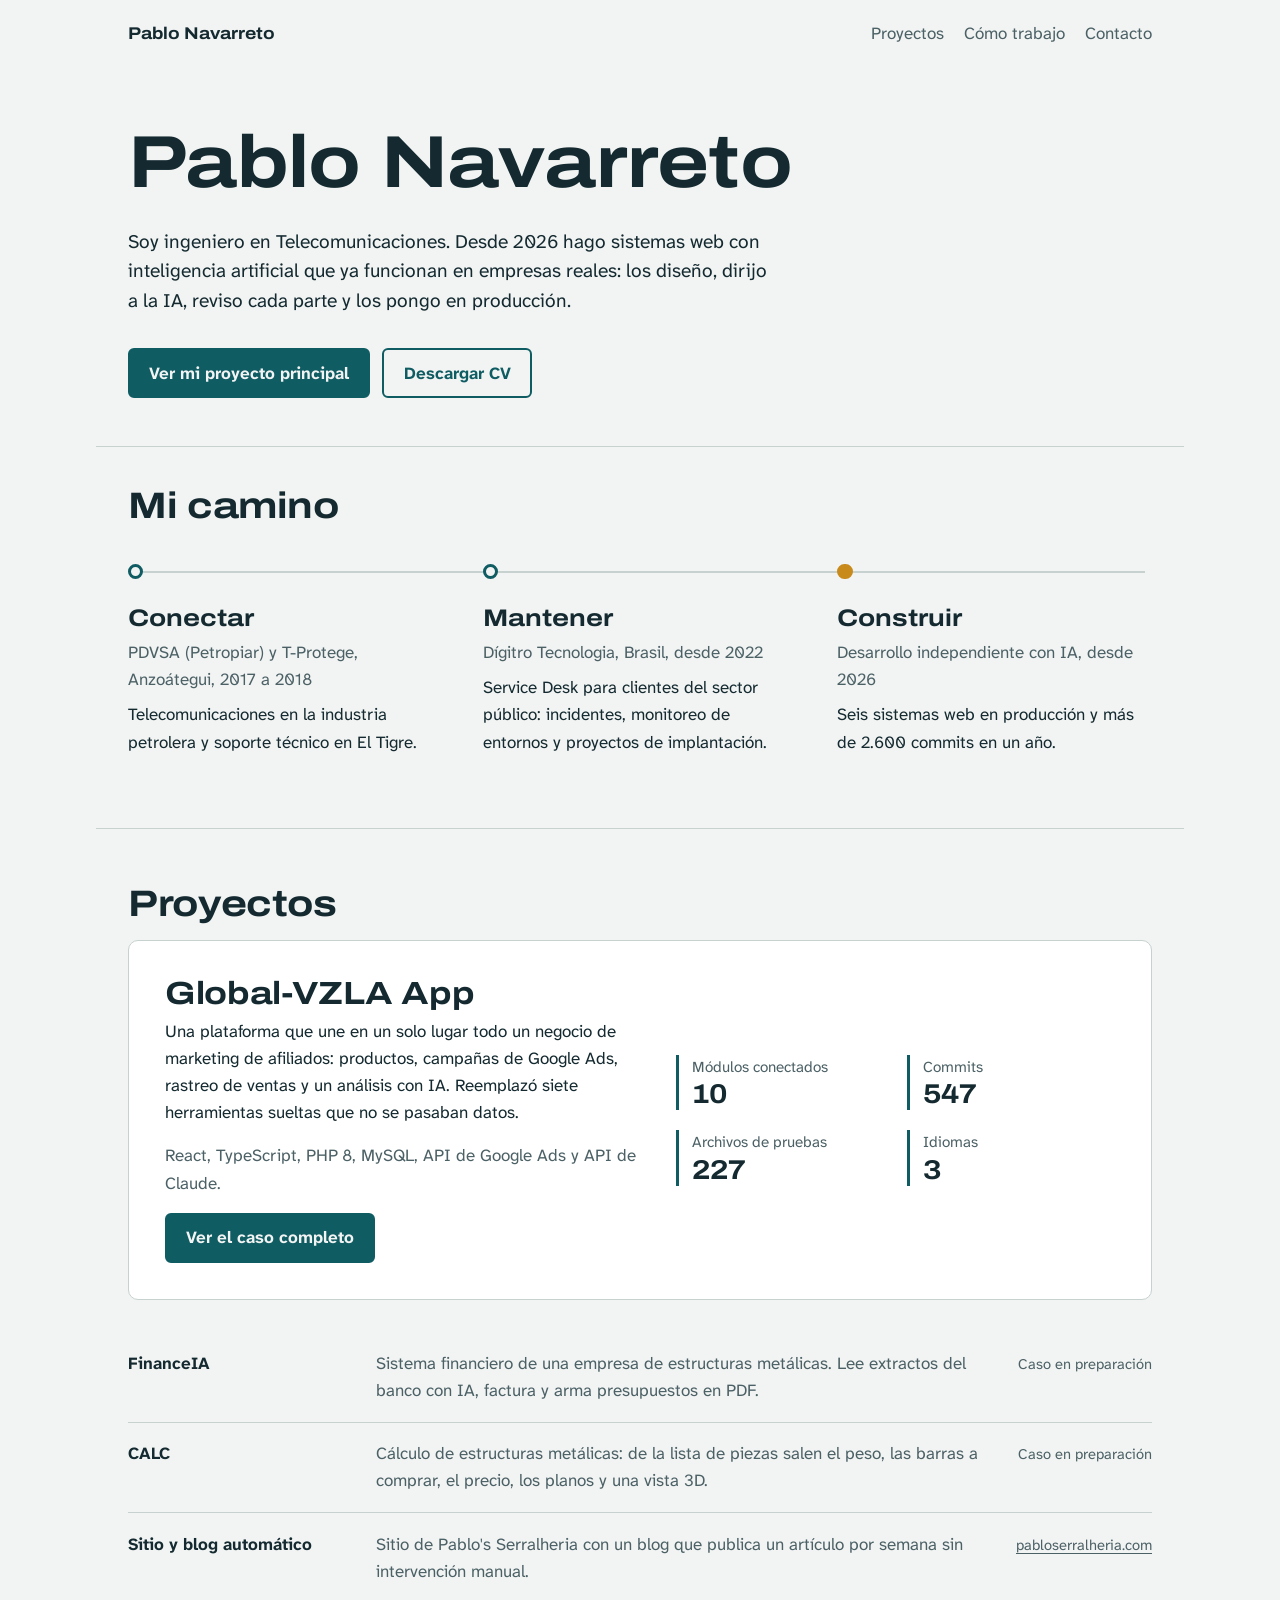
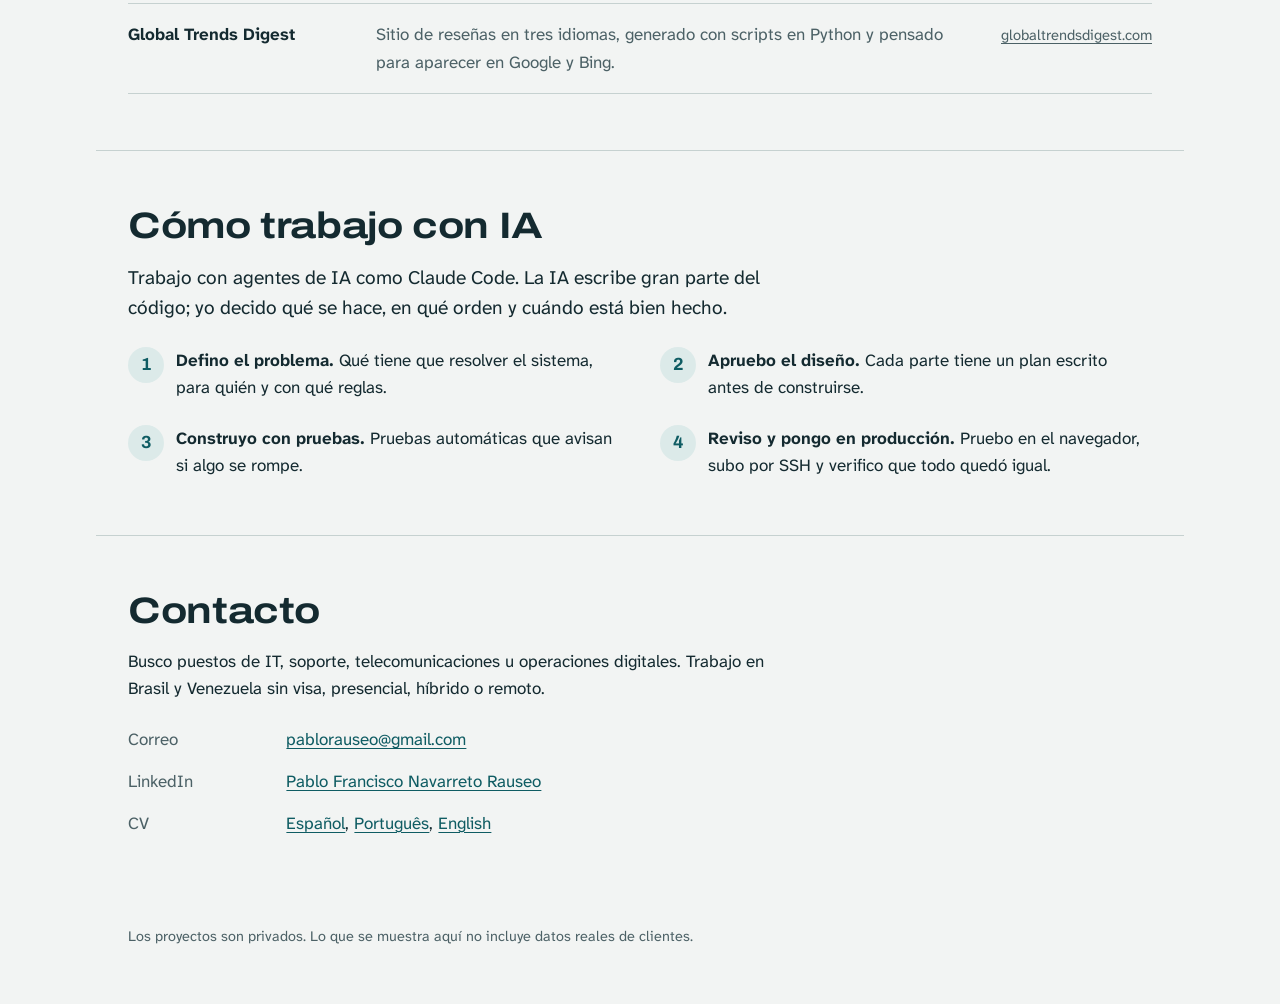
==== index.html @ 245b4ed6 "Portafolio web: portada y caso de Global-VZLA App Co-Authored-By: Claude Opus 5.5 <noreply@anthropic" ====
<!doctype html>
<html lang="es">
<head>
  <meta charset="utf-8">
  <meta name="viewport" content="width=device-width, initial-scale=1">
  <title>Pablo Navarreto</title>
  <meta name="description" content="Pablo Navarreto, ingeniero en Telecomunicaciones que desarrolla sistemas web con IA. Portafolio de proyectos en producción.">
  <link rel="preconnect" href="https://fonts.googleapis.com">
  <link rel="preconnect" href="https://fonts.gstatic.com" crossorigin>
  <link href="https://fonts.googleapis.com/css2?family=Archivo:wdth,wght@100..125,500..800&family=Atkinson+Hyperlegible+Next:wght@400;700&display=swap" rel="stylesheet">
  <link rel="stylesheet" href="estilos.css">
</head>
<body>

<header class="contenedor barra">
  <a class="marca" href="./">Pablo Navarreto</a>
  <nav aria-label="Secciones">
    <a href="#proyectos">Proyectos</a>
    <a href="#como-trabajo">Cómo trabajo</a>
    <a href="#contacto">Contacto</a>
  </nav>
</header>

<main>
  <section class="contenedor portada">
    <h1>Pablo Navarreto</h1>
    <p class="intro">Soy ingeniero en Telecomunicaciones. Desde 2026 hago sistemas web con inteligencia artificial que ya funcionan en empresas reales: los diseño, dirijo a la IA, reviso cada parte y los pongo en producción.</p>
    <div class="acciones">
      <a class="boton principal" href="proyectos/global-vzla-app.html">Ver mi proyecto principal</a>
      <a class="boton" href="cv/CV_Pablo_Navarreto_Rauseo_ES.pdf">Descargar CV</a>
    </div>
  </section>

  <section class="contenedor camino" aria-labelledby="titulo-camino">
    <h2 id="titulo-camino">Mi camino</h2>
    <ol>
      <li>
        <div class="verbo">Conectar</div>
        <p class="donde">PDVSA (Petropiar) y T-Protege, Anzoátegui, 2017 a 2018</p>
        <p>Telecomunicaciones en la industria petrolera y soporte técnico en El Tigre.</p>
      </li>
      <li>
        <div class="verbo">Mantener</div>
        <p class="donde">Dígitro Tecnologia, Brasil, desde 2022</p>
        <p>Service Desk para clientes del sector público: incidentes, monitoreo de entornos y proyectos de implantación.</p>
      </li>
      <li>
        <div class="verbo">Construir</div>
        <p class="donde">Desarrollo independiente con IA, desde 2026</p>
        <p>Seis sistemas web en producción y más de 2.600 commits en un año.</p>
      </li>
    </ol>
  </section>

  <section class="contenedor seccion" id="proyectos" aria-labelledby="titulo-proyectos">
    <h2 id="titulo-proyectos">Proyectos</h2>

    <article class="destacado">
      <div>
        <h3>Global-VZLA App</h3>
        <p>Una plataforma que une en un solo lugar todo un negocio de marketing de afiliados: productos, campañas de Google Ads, rastreo de ventas y un análisis con IA. Reemplazó siete herramientas sueltas que no se pasaban datos.</p>
        <p class="tec">React, TypeScript, PHP 8, MySQL, API de Google Ads y API de Claude.</p>
        <a class="boton principal" href="proyectos/global-vzla-app.html">Ver el caso completo</a>
      </div>
      <dl class="cifras">
        <div><dt>Módulos conectados</dt><dd>10</dd></div>
        <div><dt>Commits</dt><dd>547</dd></div>
        <div><dt>Archivos de pruebas</dt><dd>227</dd></div>
        <div><dt>Idiomas</dt><dd>3</dd></div>
      </dl>
    </article>

    <ul class="otros">
      <li>
        <span class="nombre">FinanceIA</span>
        <p>Sistema financiero de una empresa de estructuras metálicas. Lee extractos del banco con IA, factura y arma presupuestos en PDF.</p>
        <span class="estado">Caso en preparación</span>
      </li>
      <li>
        <span class="nombre">CALC</span>
        <p>Cálculo de estructuras metálicas: de la lista de piezas salen el peso, las barras a comprar, el precio, los planos y una vista 3D.</p>
        <span class="estado">Caso en preparación</span>
      </li>
      <li>
        <span class="nombre">Sitio y blog automático</span>
        <p>Sitio de Pablo's Serralheria con un blog que publica un artículo por semana sin intervención manual.</p>
        <a class="estado" href="https://pabloserralheria.com" rel="noopener">pabloserralheria.com</a>
      </li>
      <li>
        <span class="nombre">Global Trends Digest</span>
        <p>Sitio de reseñas en tres idiomas, generado con scripts en Python y pensado para aparecer en Google y Bing.</p>
        <a class="estado" href="https://globaltrendsdigest.com" rel="noopener">globaltrendsdigest.com</a>
      </li>
    </ul>
  </section>

  <section class="contenedor seccion" id="como-trabajo" aria-labelledby="titulo-trabajo">
    <h2 id="titulo-trabajo">Cómo trabajo con IA</h2>
    <p class="intro">Trabajo con agentes de IA como Claude Code. La IA escribe gran parte del código; yo decido qué se hace, en qué orden y cuándo está bien hecho.</p>
    <ol class="pasos">
      <li><p><strong>Defino el problema.</strong> Qué tiene que resolver el sistema, para quién y con qué reglas.</p></li>
      <li><p><strong>Apruebo el diseño.</strong> Cada parte tiene un plan escrito antes de construirse.</p></li>
      <li><p><strong>Construyo con pruebas.</strong> Pruebas automáticas que avisan si algo se rompe.</p></li>
      <li><p><strong>Reviso y pongo en producción.</strong> Pruebo en el navegador, subo por SSH y verifico que todo quedó igual.</p></li>
    </ol>
  </section>

  <section class="contenedor contacto" id="contacto" aria-labelledby="titulo-contacto">
    <h2 id="titulo-contacto">Contacto</h2>
    <p>Busco puestos de IT, soporte, telecomunicaciones u operaciones digitales. Trabajo en Brasil y Venezuela sin visa, presencial, híbrido o remoto.</p>
    <dl>
      <dt>Correo</dt><dd><a href="mailto:pablorauseo@gmail.com">pablorauseo@gmail.com</a></dd>
      <dt>LinkedIn</dt><dd><a href="https://www.linkedin.com/in/pablo-francisco-navarreto-rauseo-47a374164/" rel="noopener">Pablo Francisco Navarreto Rauseo</a></dd>
      <dt>CV</dt><dd><a href="cv/CV_Pablo_Navarreto_Rauseo_ES.pdf">Español</a>, <a href="cv/CV_Pablo_Navarreto_Rauseo_PT.pdf">Português</a>, <a href="cv/CV_Pablo_Navarreto_Rauseo_EN.pdf">English</a></dd>
    </dl>
  </section>
</main>

<footer class="contenedor pie">
  <p>Los proyectos son privados. Lo que se muestra aquí no incluye datos reales de clientes.</p>
</footer>

</body>
</html>
---- estilos.css ----
/* Portafolio de Pablo Navarreto
   Idea: la "línea de señal". Pablo viene de telecomunicaciones; la página usa una línea
   con paradas (como un enlace con repetidoras) para contar su camino y el viaje de un dato. */

:root {
  --fondo: #f2f4f3;
  --superficie: #ffffff;
  --tinta: #142a30;
  --suave: #4c6166;
  --linea: #c6d1d0;
  --petroleo: #0f5c63;
  --petroleo-claro: #dceae9;
  --senal: #c98a1c;
  --senal-viva: #e8a83a;
  --ancho: 68rem;
  --texto: 40rem;
  --fuente-titulo: "Archivo", "Arial Narrow", sans-serif;
  --fuente-texto: "Atkinson Hyperlegible Next", "Atkinson Hyperlegible", Verdana, sans-serif;
  color-scheme: light;
}

@media (prefers-color-scheme: dark) {
  :root:not([data-theme="light"]) {
    --fondo: #0f1c20;
    --superficie: #16262b;
    --tinta: #e4ecea;
    --suave: #a3b5b5;
    --linea: #2c4248;
    --petroleo: #6cc0bb;
    --petroleo-claro: #1d3a3d;
    --senal: #f0b54a;
    --senal-viva: #f6c76a;
    color-scheme: dark;
  }
}
:root[data-theme="dark"] {
  --fondo: #0f1c20;
  --superficie: #16262b;
  --tinta: #e4ecea;
  --suave: #a3b5b5;
  --linea: #2c4248;
  --petroleo: #6cc0bb;
  --petroleo-claro: #1d3a3d;
  --senal: #f0b54a;
  --senal-viva: #f6c76a;
  color-scheme: dark;
}

*, *::before, *::after { box-sizing: border-box; }

html { -webkit-text-size-adjust: 100%; }

body {
  margin: 0;
  background: var(--fondo);
  color: var(--tinta);
  font-family: var(--fuente-texto);
  font-size: 1.0625rem;
  line-height: 1.6;
}

img, svg { max-width: 100%; display: block; }

a { color: var(--petroleo); text-underline-offset: 0.2em; text-decoration-thickness: 1px; }
a:hover { text-decoration-thickness: 2px; }

:focus-visible { outline: 3px solid var(--senal-viva); outline-offset: 3px; border-radius: 2px; }

.contenedor { width: 100%; max-width: var(--ancho); margin: 0 auto; padding: 0 1rem; }
@media (min-width: 48rem) { .contenedor { padding: 0 2rem; } }

/* ---------- Tipografía ---------- */

h1, h2, h3 {
  font-family: var(--fuente-titulo);
  font-stretch: 118%;
  font-weight: 700;
  line-height: 1.08;
  letter-spacing: -0.01em;
  margin: 0;
  text-wrap: balance;
}
h1 { font-size: clamp(2.4rem, 7vw, 4.6rem); }
h2 { font-size: clamp(1.6rem, 3.6vw, 2.3rem); margin-bottom: 1rem; }
h3 { font-size: 1.2rem; font-stretch: 108%; margin-bottom: 0.35rem; }

p { margin: 0 0 1rem; max-width: var(--texto); }
.intro { font-size: 1.2rem; line-height: 1.55; color: var(--tinta); }
.nota { color: var(--suave); font-size: 0.95rem; }

/* ---------- Barra superior ---------- */

.barra {
  display: flex; justify-content: space-between; align-items: center; gap: 1rem;
  padding-top: 1.25rem; padding-bottom: 1.25rem;
}
.barra .marca {
  font-family: var(--fuente-titulo); font-stretch: 112%; font-weight: 700;
  color: var(--tinta); text-decoration: none;
}
.barra nav { display: flex; gap: 1.25rem; flex-wrap: wrap; }
.barra nav a { color: var(--suave); text-decoration: none; }
.barra nav a:hover { color: var(--tinta); }

/* ---------- Portada ---------- */

.portada { padding-block: 3.5rem 3rem; }
.portada h1 { max-width: 14ch; }
.portada .intro { margin-top: 1.5rem; }

.acciones { display: flex; flex-wrap: wrap; gap: 0.75rem; margin-top: 2rem; }
.boton {
  display: inline-flex; align-items: center; min-height: 2.9rem;
  padding: 0.6rem 1.2rem; border-radius: 6px;
  font-weight: 700; text-decoration: none;
  border: 2px solid var(--petroleo); color: var(--petroleo);
}
.boton.principal { background: var(--petroleo); color: var(--fondo); }
.boton:hover { text-decoration: none; filter: brightness(1.08); }

/* ---------- La línea de señal (camino profesional) ---------- */

.camino { padding-block: 2.5rem 3.5rem; border-top: 1px solid var(--linea); }
.camino ol {
  list-style: none; margin: 2rem 0 0; padding: 0;
  display: grid; gap: 2rem;
  position: relative;
}
.camino li { position: relative; padding-left: 2.25rem; }
.camino li::before {
  content: ""; position: absolute; left: 0; top: 0.3rem;
  width: 0.95rem; height: 0.95rem; border-radius: 50%;
  background: var(--fondo); border: 3px solid var(--petroleo);
}
.camino li:last-child::before { background: var(--senal); border-color: var(--senal); }
.camino ol::before {
  content: ""; position: absolute; left: 0.45rem; top: 0.6rem; bottom: 0.6rem;
  width: 2px; background: var(--linea);
}
.camino .verbo { font-family: var(--fuente-titulo); font-stretch: 118%; font-weight: 700; font-size: 1.5rem; }
.camino .donde { color: var(--suave); margin: 0.1rem 0 0.5rem; }

@media (min-width: 56rem) {
  .camino ol { grid-template-columns: repeat(3, 1fr); gap: 2.5rem; }
  .camino ol::before { left: 0.45rem; right: 0.45rem; top: 0.75rem; bottom: auto; width: auto; height: 2px; }
  .camino li { padding-left: 0; padding-top: 2.5rem; }
  .camino li::before { top: 0.3rem; }
}

/* ---------- Secciones ---------- */

.seccion { padding-block: 3.5rem; border-top: 1px solid var(--linea); }

/* ---------- Proyectos (portada) ---------- */

.destacado {
  display: grid; gap: 1.75rem;
  background: var(--superficie); border: 1px solid var(--linea); border-radius: 10px;
  padding: 1.5rem;
}
@media (min-width: 56rem) { .destacado { grid-template-columns: 1.1fr 1fr; padding: 2.25rem; align-items: center; } }
.destacado h3 { font-size: clamp(1.5rem, 3vw, 2rem); font-stretch: 118%; }
.destacado .tec { color: var(--suave); }

.cifras { display: grid; grid-template-columns: repeat(2, 1fr); gap: 1.25rem 1.5rem; margin: 0; }
.cifras div { border-left: 3px solid var(--petroleo); padding-left: 0.8rem; }
.cifras dt { color: var(--suave); font-size: 0.95rem; }
.cifras dd { margin: 0; font-family: var(--fuente-titulo); font-stretch: 112%; font-weight: 700; font-size: 1.7rem; line-height: 1.15; }

.otros { list-style: none; margin: 2rem 0 0; padding: 0; display: grid; gap: 0; }
.otros li {
  display: grid; gap: 0.25rem 1.5rem; padding: 1.1rem 0; border-bottom: 1px solid var(--linea);
}
@media (min-width: 48rem) { .otros li { grid-template-columns: 14rem 1fr auto; align-items: baseline; } }
.otros .nombre { font-weight: 700; }
.otros p { margin: 0; color: var(--suave); }
.estado { font-size: 0.92rem; color: var(--suave); white-space: nowrap; }

/* ---------- Cómo trabajo ---------- */

.pasos { list-style: none; counter-reset: paso; margin: 1.5rem 0 0; padding: 0; display: grid; gap: 1.25rem; }
@media (min-width: 48rem) { .pasos { grid-template-columns: repeat(2, 1fr); gap: 1.5rem 2.5rem; } }
.pasos li { counter-increment: paso; display: grid; grid-template-columns: 2.25rem 1fr; gap: 0.75rem; }
.pasos li::before {
  content: counter(paso);
  font-family: var(--fuente-titulo); font-weight: 700; font-size: 1.1rem;
  width: 2.25rem; height: 2.25rem; border-radius: 50%;
  display: grid; place-items: center;
  background: var(--petroleo-claro); color: var(--petroleo);
}
.pasos p { margin: 0; }

/* ---------- Contacto ---------- */

.contacto { padding-block: 3.5rem 4rem; border-top: 1px solid var(--linea); }
.contacto dl { display: grid; gap: 0.9rem; margin: 1.5rem 0 0; }
@media (min-width: 48rem) { .contacto dl { grid-template-columns: 9rem 1fr; } }
.contacto dt { color: var(--suave); }
.contacto dd { margin: 0; overflow-wrap: anywhere; }

.pie { padding-block: 1.5rem 2.5rem; color: var(--suave); font-size: 0.9rem; }

/* ============ Página de caso de estudio ============ */

.caso-portada { padding-block: 2.5rem 3rem; }
.caso-portada .volver { display: inline-block; margin-bottom: 1.5rem; }
.caso-portada h1 { max-width: 16ch; }
.ficha { display: grid; gap: 0.75rem 2rem; margin: 2rem 0 0; }
@media (min-width: 48rem) { .ficha { grid-template-columns: repeat(4, auto); justify-content: start; } }
.ficha dt { color: var(--suave); font-size: 0.92rem; }
.ficha dd { margin: 0; font-weight: 700; }

.dos-col { display: grid; gap: 2rem; }
@media (min-width: 56rem) { .dos-col { grid-template-columns: 1fr 1fr; gap: 3rem; } }
.dos-col ul { margin: 0; padding-left: 1.2rem; }
.dos-col li { margin-bottom: 0.5rem; }

/* Diagrama de capas */
.capas {
  display: grid; gap: 0.75rem; margin-top: 2rem;
  grid-template-columns: 1fr;
}
@media (min-width: 56rem) { .capas { grid-template-columns: 1fr auto 1fr auto 1fr; align-items: stretch; } }
.capa {
  background: var(--superficie); border: 1px solid var(--linea); border-radius: 10px;
  padding: 1.1rem 1.2rem;
}
.capa h3 { font-size: 1.05rem; }
.capa p { margin: 0; color: var(--suave); font-size: 0.95rem; }
.capa .tec { color: var(--tinta); font-weight: 700; margin-bottom: 0.25rem; }
.enlace { display: grid; place-items: center; color: var(--petroleo); font-size: 0.85rem; text-align: center; }
.enlace span { display: block; }
.enlace::before { content: ""; display: block; width: 2px; height: 1.5rem; background: var(--petroleo); margin: 0 auto; }
@media (min-width: 56rem) {
  .capas { align-items: start; }
  .enlace { align-self: start; padding: 2.6rem 0.25rem 0; max-width: 7.5rem; }
  .enlace::before { width: 100%; min-width: 4rem; height: 2px; margin: 0 auto 0.4rem; }
}
.externos {
  margin-top: 0.75rem; display: grid; gap: 0.75rem;
}
.externos .capa { border-style: dashed; }

/* Mapa de módulos */
.modulos { display: grid; gap: 0.6rem; margin-top: 1.75rem; grid-template-columns: 1fr; }
@media (min-width: 40rem) { .modulos { grid-template-columns: repeat(2, 1fr); } }
@media (min-width: 64rem) { .modulos { grid-template-columns: repeat(3, 1fr); } }
.modulo { padding: 0.9rem 1rem; border: 1px solid var(--linea); border-radius: 8px; background: var(--superficie); }
.modulo strong { display: block; }
.modulo span { color: var(--suave); font-size: 0.95rem; }
.modulo.centro { border: 2px solid var(--petroleo); background: var(--petroleo-claro); }
@media (min-width: 40rem) { .modulo.centro { grid-column: 1 / -1; } }

/* El viaje de un dato: la línea de señal con un pulso que la recorre */
.viaje { margin: 2rem 0 0; position: relative; max-width: 46rem; }
.viaje ol { list-style: none; margin: 0; padding: 0; }
.viaje::before {
  content: ""; position: absolute; left: 1.05rem; top: 1rem; bottom: 1rem; width: 2px; background: var(--linea);
}
.viaje .pulso {
  position: absolute; left: calc(1.05rem - 5px); top: 1rem; width: 12px; height: 12px; border-radius: 50%;
  background: var(--senal-viva); box-shadow: 0 0 0 5px color-mix(in srgb, var(--senal-viva) 30%, transparent);
  opacity: 0;
}
.viaje.activo .pulso { animation: recorrer 5.5s cubic-bezier(.5,0,.5,1) 0.3s 1 forwards; }
@keyframes recorrer {
  0% { top: 1rem; opacity: 1; }
  92% { opacity: 1; }
  100% { top: calc(100% - 1.6rem); opacity: 1; }
}
.viaje li { position: relative; display: grid; grid-template-columns: 2.25rem 1fr; gap: 1rem; padding: 0 0 1.4rem; }
.viaje .num {
  position: relative; z-index: 1;
  width: 2.15rem; height: 2.15rem; border-radius: 50%;
  display: grid; place-items: center;
  font-family: var(--fuente-titulo); font-weight: 700;
  background: var(--fondo); border: 2px solid var(--petroleo); color: var(--petroleo);
}
.viaje li:last-child .num { background: var(--senal); border-color: var(--senal); color: var(--fondo); }
.viaje h3 { font-size: 1.08rem; padding-top: 0.3rem; }
.viaje p { margin: 0; color: var(--suave); }
@media (prefers-reduced-motion: reduce) { .viaje .pulso { display: none; } }

/* Tabla de seguridad */
.tabla { width: 100%; border-collapse: collapse; margin-top: 1.5rem; font-size: 0.98rem; }
.tabla th, .tabla td { text-align: left; vertical-align: top; padding: 0.75rem 0.75rem 0.75rem 0; border-bottom: 1px solid var(--linea); }
.tabla th { font-weight: 700; width: 34%; }
.tabla td { color: var(--suave); }

/* Mi papel */
.papel {
  background: var(--petroleo); color: var(--fondo);
  border-radius: 10px; padding: 1.75rem 1.5rem; margin-top: 0.5rem;
}
.papel h2 { color: var(--fondo); }
.papel p { color: var(--fondo); opacity: 0.95; }
@media (min-width: 56rem) { .papel { padding: 2.5rem; } }

.siguiente { display: flex; flex-wrap: wrap; gap: 0.75rem; margin-top: 1.5rem; }

.cifras-seis { grid-template-columns: repeat(2, 1fr); }
@media (min-width: 40rem) { .cifras-seis { grid-template-columns: repeat(3, 1fr); } }
@media (min-width: 64rem) { .cifras-seis { grid-template-columns: repeat(6, 1fr); } }
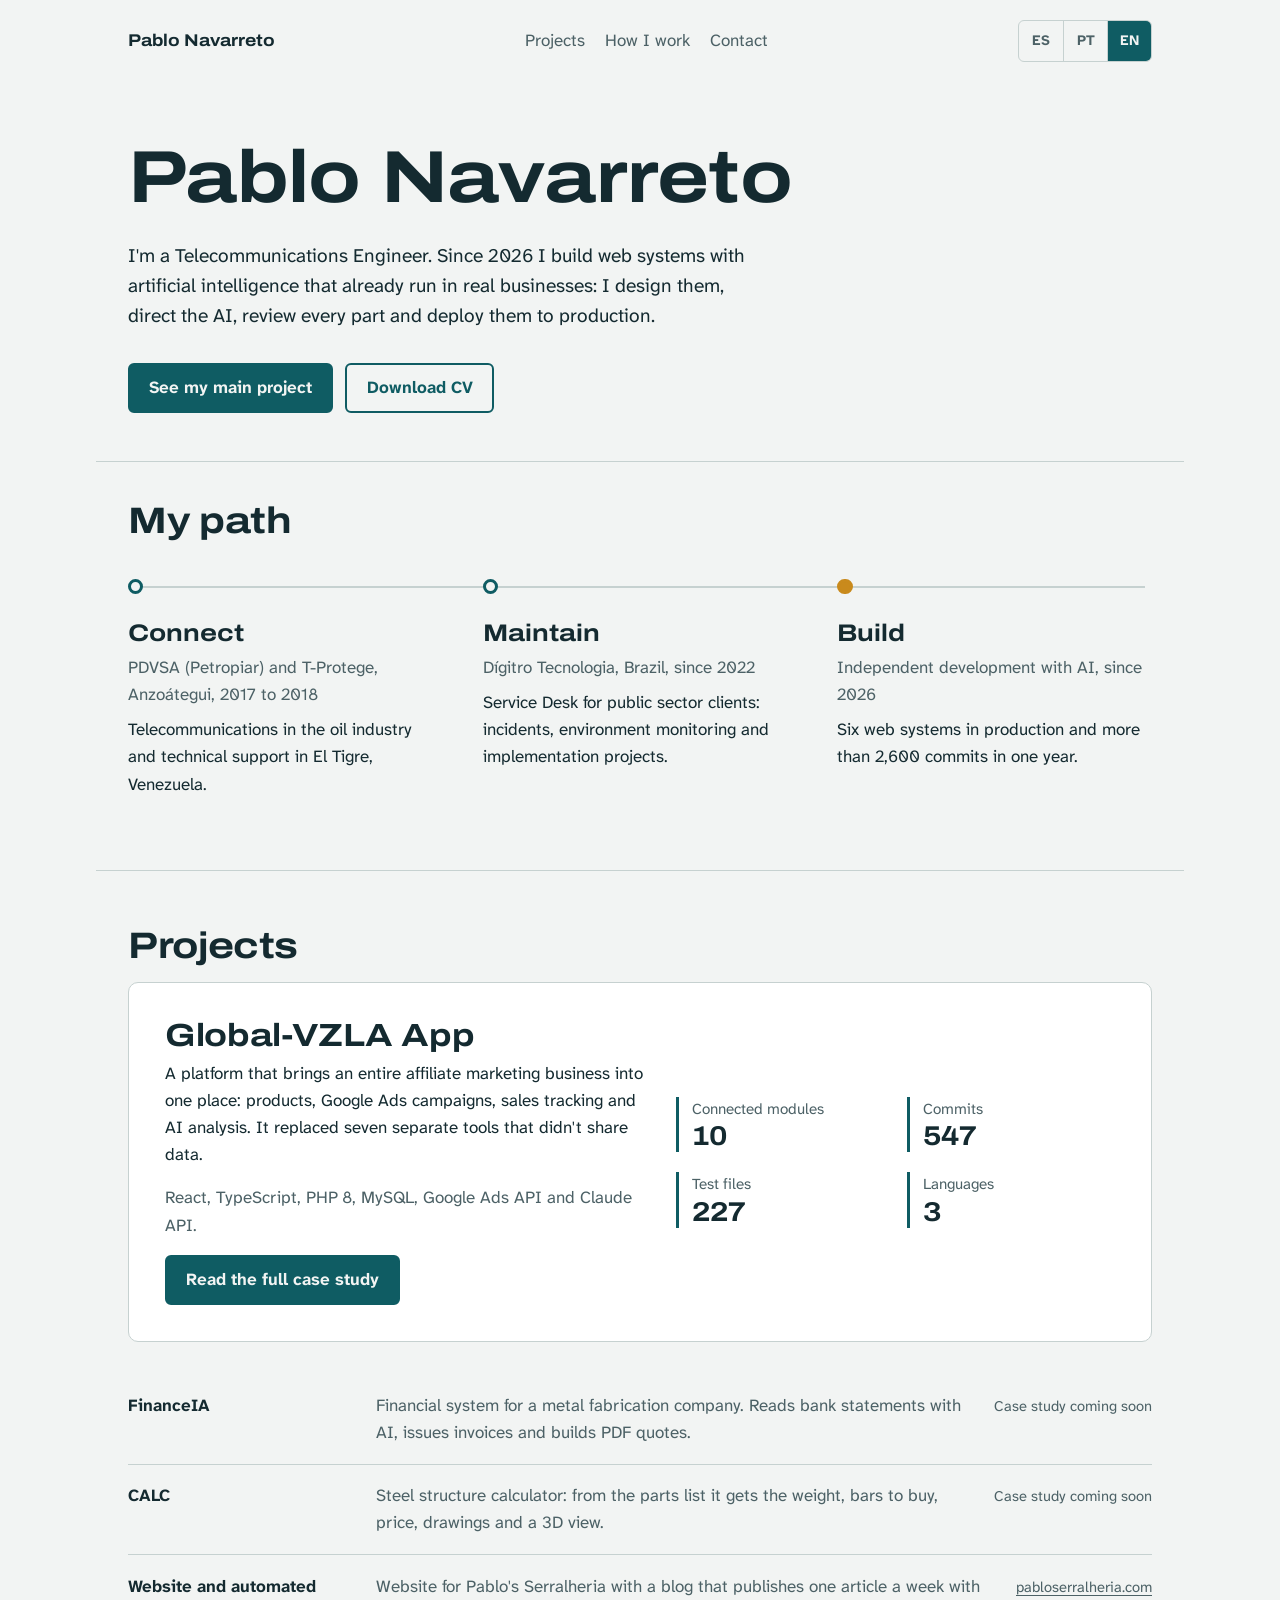
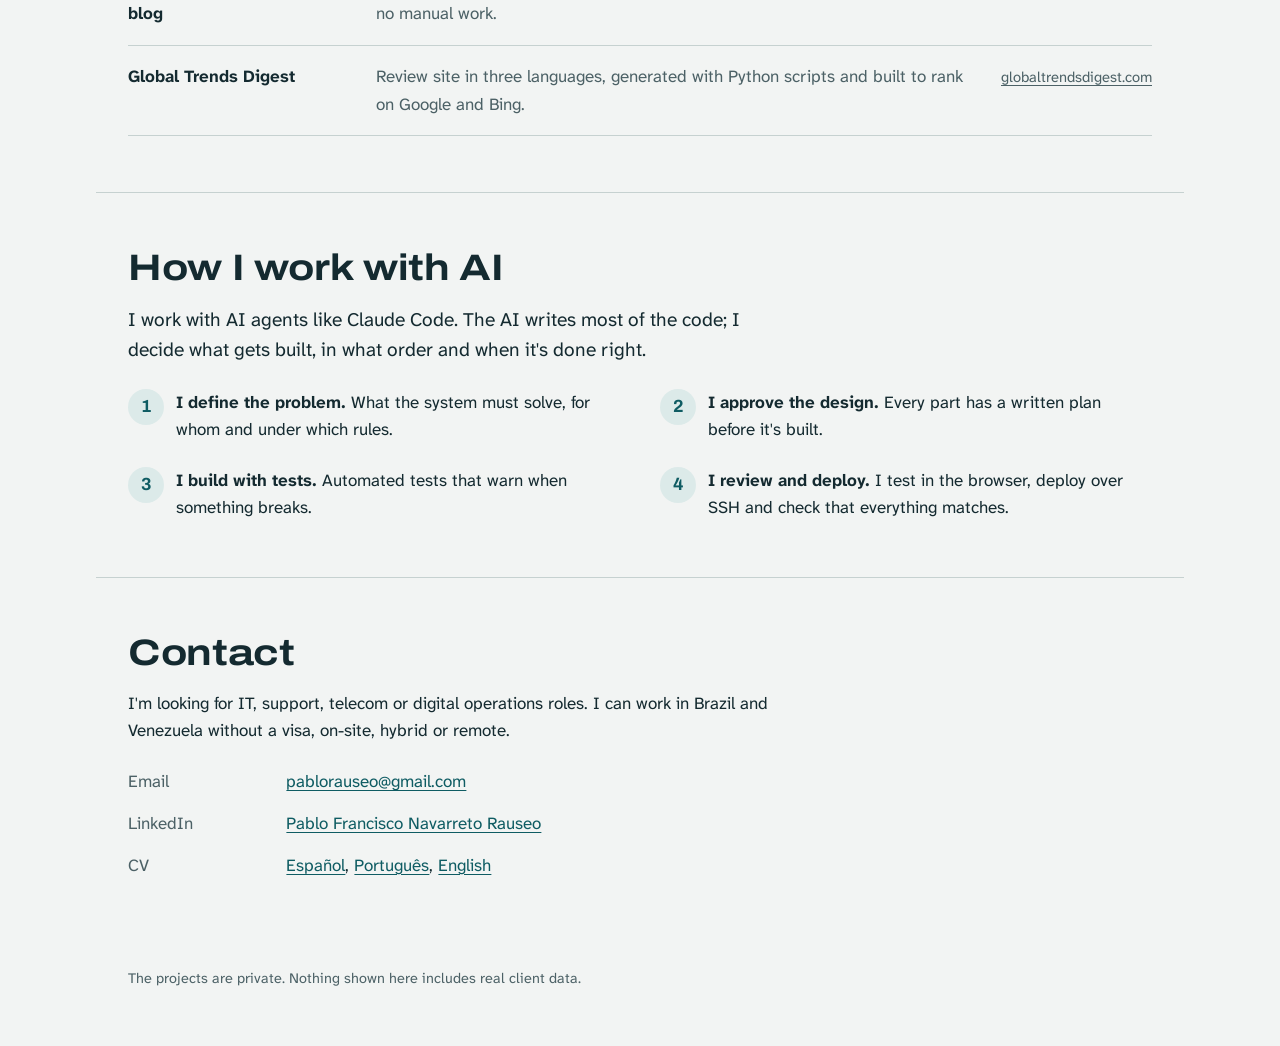
==== commit 32bcb501: "Portafolio en 3 idiomas (ES, PT, EN) con selector, CV por idioma e imagen para compartir Co-Authored" ====
--- a/index.html
+++ b/index.html
@@ -5,20 +5,44 @@
   <meta name="viewport" content="width=device-width, initial-scale=1">
   <title>Pablo Navarreto</title>
   <meta name="description" content="Pablo Navarreto, ingeniero en Telecomunicaciones que desarrolla sistemas web con IA. Portafolio de proyectos en producción.">
+  <link rel="canonical" href="https://pablo-navarreto.github.io/">
+  <link rel="alternate" hreflang="es" href="https://pablo-navarreto.github.io/">
+  <link rel="alternate" hreflang="pt" href="https://pablo-navarreto.github.io/pt/">
+  <link rel="alternate" hreflang="en" href="https://pablo-navarreto.github.io/en/">
+  <link rel="alternate" hreflang="x-default" href="https://pablo-navarreto.github.io/">
+  <meta property="og:type" content="website">
+  <meta property="og:title" content="Pablo Navarreto">
+  <meta property="og:description" content="Pablo Navarreto, ingeniero en Telecomunicaciones que desarrolla sistemas web con IA. Portafolio de proyectos en producción.">
+  <meta property="og:url" content="https://pablo-navarreto.github.io/">
+  <meta property="og:image" content="https://pablo-navarreto.github.io/compartir.png">
+  <meta property="og:image:width" content="1200">
+  <meta property="og:image:height" content="630">
+  <meta property="og:locale" content="es_ES">
+  <meta name="twitter:card" content="summary_large_image">
   <link rel="preconnect" href="https://fonts.googleapis.com">
   <link rel="preconnect" href="https://fonts.gstatic.com" crossorigin>
   <link href="https://fonts.googleapis.com/css2?family=Archivo:wdth,wght@100..125,500..800&family=Atkinson+Hyperlegible+Next:wght@400;700&display=swap" rel="stylesheet">
-  <link rel="stylesheet" href="estilos.css">
+  <link rel="stylesheet" href="/estilos.css">
 </head>
 <body>
-
+<script>
+  (function () {
+    var elegido = null;
+    try { elegido = localStorage.getItem('idioma'); } catch (e) {}
+    var nav = (navigator.language || '').toLowerCase();
+    var destino = elegido || (nav.indexOf('pt') === 0 ? 'pt' : nav.indexOf('en') === 0 ? 'en' : 'es');
+    if (destino === 'pt') location.replace('/pt/' + location.hash);
+    else if (destino === 'en') location.replace('/en/' + location.hash);
+  })();
+</script>
 <header class="contenedor barra">
-  <a class="marca" href="./">Pablo Navarreto</a>
-  <nav aria-label="Secciones">
+  <a class="marca" href="/">Pablo Navarreto</a>
+  <nav aria-label="Proyectos">
     <a href="#proyectos">Proyectos</a>
     <a href="#como-trabajo">Cómo trabajo</a>
     <a href="#contacto">Contacto</a>
   </nav>
+  <div class="idiomas" role="group" aria-label="Idioma"><a href="/" hreflang="es" lang="es" data-idioma="es" aria-current="true">ES</a><a href="/pt/" hreflang="pt" lang="pt" data-idioma="pt">PT</a><a href="/en/" hreflang="en" lang="en" data-idioma="en">EN</a></div>
 </header>
 
 <main>
@@ -26,41 +50,28 @@
     <h1>Pablo Navarreto</h1>
     <p class="intro">Soy ingeniero en Telecomunicaciones. Desde 2026 hago sistemas web con inteligencia artificial que ya funcionan en empresas reales: los diseño, dirijo a la IA, reviso cada parte y los pongo en producción.</p>
     <div class="acciones">
-      <a class="boton principal" href="proyectos/global-vzla-app.html">Ver mi proyecto principal</a>
-      <a class="boton" href="cv/CV_Pablo_Navarreto_Rauseo_ES.pdf">Descargar CV</a>
+      <a class="boton principal" href="/proyectos/global-vzla-app.html">Ver mi proyecto principal</a>
+      <a class="boton" href="/cv/CV_Pablo_Navarreto_Rauseo_ES.pdf">Descargar CV</a>
     </div>
   </section>
 
   <section class="contenedor camino" aria-labelledby="titulo-camino">
     <h2 id="titulo-camino">Mi camino</h2>
     <ol>
-      <li>
-        <div class="verbo">Conectar</div>
-        <p class="donde">PDVSA (Petropiar) y T-Protege, Anzoátegui, 2017 a 2018</p>
-        <p>Telecomunicaciones en la industria petrolera y soporte técnico en El Tigre.</p>
-      </li>
-      <li>
-        <div class="verbo">Mantener</div>
-        <p class="donde">Dígitro Tecnologia, Brasil, desde 2022</p>
-        <p>Service Desk para clientes del sector público: incidentes, monitoreo de entornos y proyectos de implantación.</p>
-      </li>
-      <li>
-        <div class="verbo">Construir</div>
-        <p class="donde">Desarrollo independiente con IA, desde 2026</p>
-        <p>Seis sistemas web en producción y más de 2.600 commits en un año.</p>
-      </li>
+      <li><div class="verbo">Conectar</div><p class="donde">PDVSA (Petropiar) y T-Protege, Anzoátegui, 2017 a 2018</p><p>Telecomunicaciones en la industria petrolera y soporte técnico en El Tigre.</p></li>
+      <li><div class="verbo">Mantener</div><p class="donde">Dígitro Tecnologia, Brasil, desde 2022</p><p>Service Desk para clientes del sector público: incidentes, monitoreo de entornos y proyectos de implantación.</p></li>
+      <li><div class="verbo">Construir</div><p class="donde">Desarrollo independiente con IA, desde 2026</p><p>Seis sistemas web en producción y más de 2.600 commits en un año.</p></li>
     </ol>
   </section>
 
   <section class="contenedor seccion" id="proyectos" aria-labelledby="titulo-proyectos">
     <h2 id="titulo-proyectos">Proyectos</h2>
-
     <article class="destacado">
       <div>
         <h3>Global-VZLA App</h3>
         <p>Una plataforma que une en un solo lugar todo un negocio de marketing de afiliados: productos, campañas de Google Ads, rastreo de ventas y un análisis con IA. Reemplazó siete herramientas sueltas que no se pasaban datos.</p>
         <p class="tec">React, TypeScript, PHP 8, MySQL, API de Google Ads y API de Claude.</p>
-        <a class="boton principal" href="proyectos/global-vzla-app.html">Ver el caso completo</a>
+        <a class="boton principal" href="/proyectos/global-vzla-app.html">Ver el caso completo</a>
       </div>
       <dl class="cifras">
         <div><dt>Módulos conectados</dt><dd>10</dd></div>
@@ -69,28 +80,11 @@
         <div><dt>Idiomas</dt><dd>3</dd></div>
       </dl>
     </article>
-
     <ul class="otros">
-      <li>
-        <span class="nombre">FinanceIA</span>
-        <p>Sistema financiero de una empresa de estructuras metálicas. Lee extractos del banco con IA, factura y arma presupuestos en PDF.</p>
-        <span class="estado">Caso en preparación</span>
-      </li>
-      <li>
-        <span class="nombre">CALC</span>
-        <p>Cálculo de estructuras metálicas: de la lista de piezas salen el peso, las barras a comprar, el precio, los planos y una vista 3D.</p>
-        <span class="estado">Caso en preparación</span>
-      </li>
-      <li>
-        <span class="nombre">Sitio y blog automático</span>
-        <p>Sitio de Pablo's Serralheria con un blog que publica un artículo por semana sin intervención manual.</p>
-        <a class="estado" href="https://pabloserralheria.com" rel="noopener">pabloserralheria.com</a>
-      </li>
-      <li>
-        <span class="nombre">Global Trends Digest</span>
-        <p>Sitio de reseñas en tres idiomas, generado con scripts en Python y pensado para aparecer en Google y Bing.</p>
-        <a class="estado" href="https://globaltrendsdigest.com" rel="noopener">globaltrendsdigest.com</a>
-      </li>
+      <li><span class="nombre">FinanceIA</span><p>Sistema financiero de una empresa de estructuras metálicas. Lee extractos del banco con IA, factura y arma presupuestos en PDF.</p><span class="estado">Caso en preparación</span></li>
+      <li><span class="nombre">CALC</span><p>Cálculo de estructuras metálicas: de la lista de piezas salen el peso, las barras a comprar, el precio, los planos y una vista 3D.</p><span class="estado">Caso en preparación</span></li>
+      <li><span class="nombre">Sitio y blog automático</span><p>Sitio de Pablo's Serralheria con un blog que publica un artículo por semana sin intervención manual.</p><a class="estado" href="https://pabloserralheria.com" rel="noopener">pabloserralheria.com</a></li>
+      <li><span class="nombre">Global Trends Digest</span><p>Sitio de reseñas en tres idiomas, generado con scripts en Python y pensado para aparecer en Google y Bing.</p><a class="estado" href="https://globaltrendsdigest.com" rel="noopener">globaltrendsdigest.com</a></li>
     </ul>
   </section>
 
@@ -111,7 +105,7 @@
     <dl>
       <dt>Correo</dt><dd><a href="mailto:pablorauseo@gmail.com">pablorauseo@gmail.com</a></dd>
       <dt>LinkedIn</dt><dd><a href="https://www.linkedin.com/in/pablo-francisco-navarreto-rauseo-47a374164/" rel="noopener">Pablo Francisco Navarreto Rauseo</a></dd>
-      <dt>CV</dt><dd><a href="cv/CV_Pablo_Navarreto_Rauseo_ES.pdf">Español</a>, <a href="cv/CV_Pablo_Navarreto_Rauseo_PT.pdf">Português</a>, <a href="cv/CV_Pablo_Navarreto_Rauseo_EN.pdf">English</a></dd>
+      <dt>CV</dt><dd><a href="/cv/CV_Pablo_Navarreto_Rauseo_ES.pdf" hreflang="es">Español</a>, <a href="/cv/CV_Pablo_Navarreto_Rauseo_PT.pdf" hreflang="pt">Português</a>, <a href="/cv/CV_Pablo_Navarreto_Rauseo_EN.pdf" hreflang="en">English</a></dd>
     </dl>
   </section>
 </main>
@@ -119,6 +113,10 @@
 <footer class="contenedor pie">
   <p>Los proyectos son privados. Lo que se muestra aquí no incluye datos reales de clientes.</p>
 </footer>
-
+<script>
+  document.querySelectorAll('.idiomas a').forEach(function (a) {
+    a.addEventListener('click', function () { try { localStorage.setItem('idioma', a.dataset.idioma); } catch (e) {} });
+  });
+</script>
 </body>
 </html>
--- a/estilos.css
+++ b/estilos.css
@@ -301,3 +301,18 @@
 .cifras-seis { grid-template-columns: repeat(2, 1fr); }
 @media (min-width: 40rem) { .cifras-seis { grid-template-columns: repeat(3, 1fr); } }
 @media (min-width: 64rem) { .cifras-seis { grid-template-columns: repeat(6, 1fr); } }
+
+/* Selector de idioma */
+.barra { flex-wrap: wrap; }
+.idiomas { display: inline-flex; border: 1px solid var(--linea); border-radius: 6px; overflow: hidden; }
+.idiomas a {
+  display: inline-flex; align-items: center; justify-content: center;
+  min-width: 2.75rem; min-height: 2.5rem; padding: 0 0.6rem;
+  font-weight: 700; font-size: 0.9rem; color: var(--suave); text-decoration: none;
+}
+.idiomas a + a { border-left: 1px solid var(--linea); }
+.idiomas a:hover { color: var(--tinta); }
+.idiomas a[aria-current="true"] { background: var(--petroleo); color: var(--fondo); }
+@media (max-width: 40rem) {
+  .barra nav { order: 3; width: 100%; }
+}
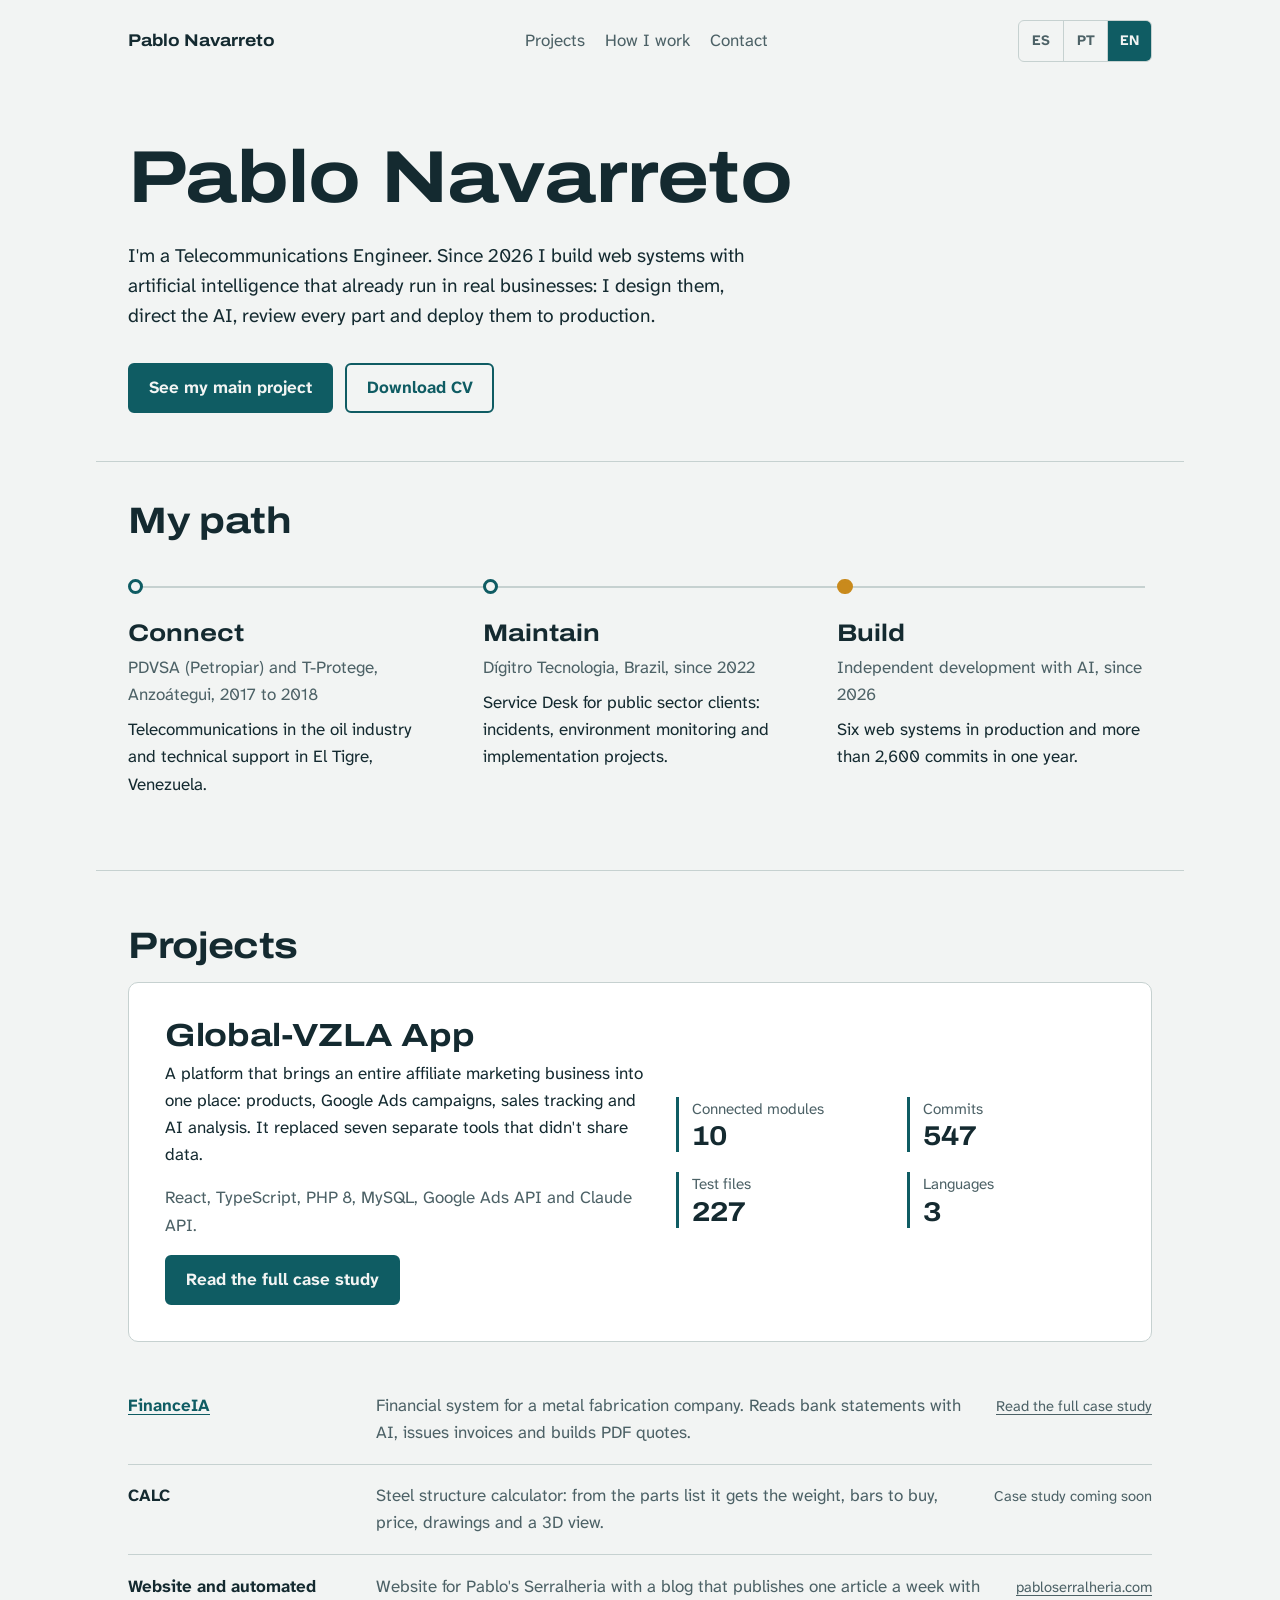
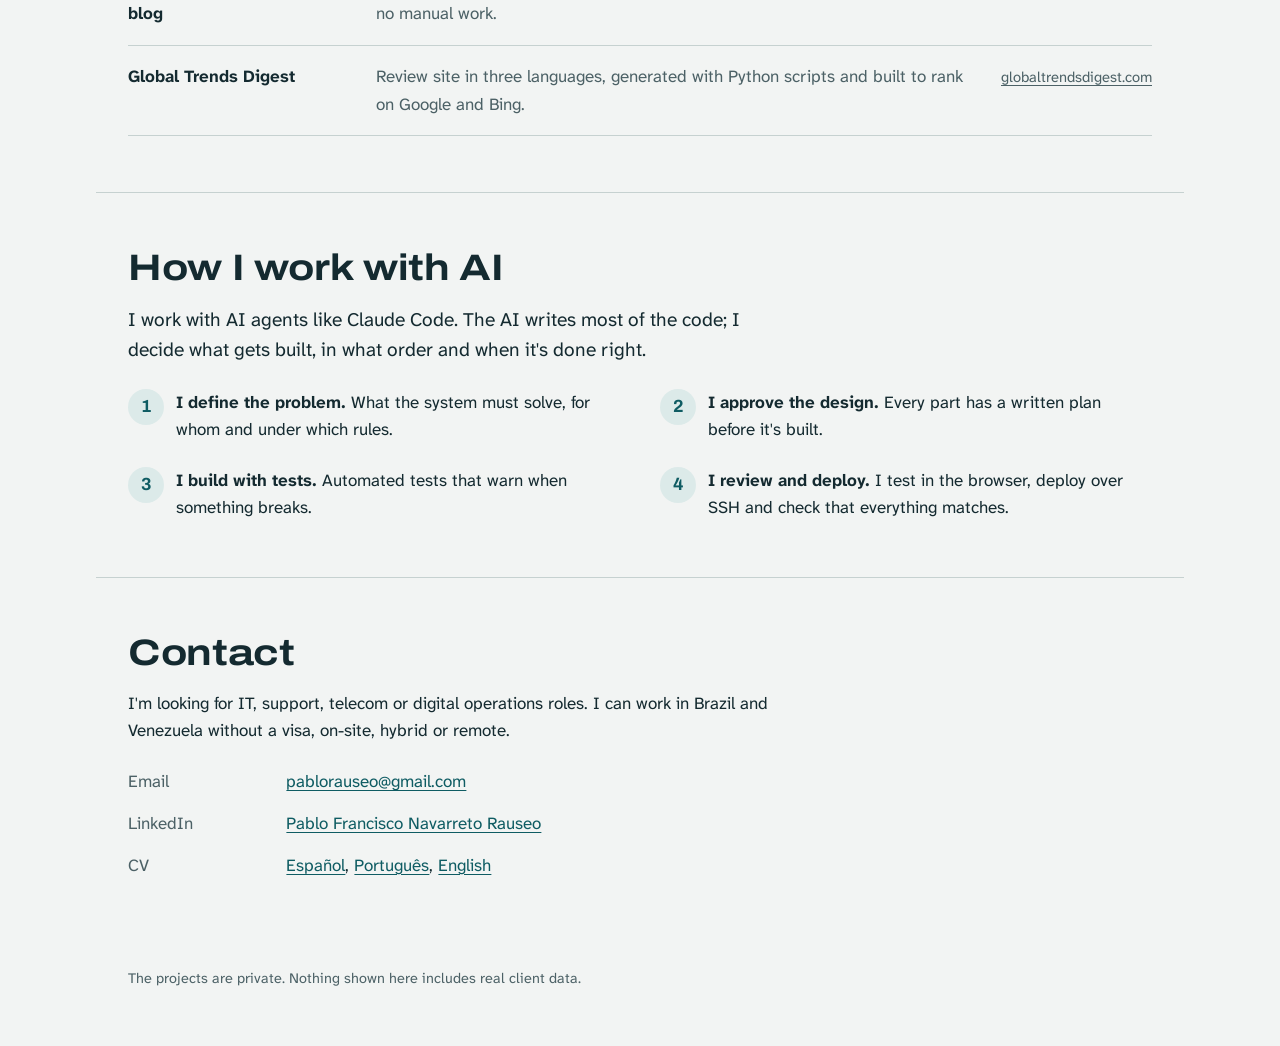
==== commit a0d218d6: "Portafolio: caso de FinanceIA en 3 idiomas con capturas de una copia de demostración Co-Authored-By:" ====
--- a/index.html
+++ b/index.html
@@ -81,7 +81,7 @@
       </dl>
     </article>
     <ul class="otros">
-      <li><span class="nombre">FinanceIA</span><p>Sistema financiero de una empresa de estructuras metálicas. Lee extractos del banco con IA, factura y arma presupuestos en PDF.</p><span class="estado">Caso en preparación</span></li>
+      <li><a class="nombre" href="/proyectos/financeia.html">FinanceIA</a><p>Sistema financiero de una empresa de estructuras metálicas. Lee extractos del banco con IA, factura y arma presupuestos en PDF.</p><a class="estado" href="/proyectos/financeia.html">Ver el caso completo</a></li>
       <li><span class="nombre">CALC</span><p>Cálculo de estructuras metálicas: de la lista de piezas salen el peso, las barras a comprar, el precio, los planos y una vista 3D.</p><span class="estado">Caso en preparación</span></li>
       <li><span class="nombre">Sitio y blog automático</span><p>Sitio de Pablo's Serralheria con un blog que publica un artículo por semana sin intervención manual.</p><a class="estado" href="https://pabloserralheria.com" rel="noopener">pabloserralheria.com</a></li>
       <li><span class="nombre">Global Trends Digest</span><p>Sitio de reseñas en tres idiomas, generado con scripts en Python y pensado para aparecer en Google y Bing.</p><a class="estado" href="https://globaltrendsdigest.com" rel="noopener">globaltrendsdigest.com</a></li>
--- a/estilos.css
+++ b/estilos.css
@@ -316,3 +316,19 @@
 @media (max-width: 40rem) {
   .barra nav { order: 3; width: 100%; }
 }
+
+/* Capturas del sistema (datos de demostración) */
+.capturas { display: grid; gap: 1.75rem; margin-top: 2rem; }
+@media (min-width: 56rem) {
+  .capturas { grid-template-columns: 1fr 1fr; gap: 2rem; }
+  .capturas figure:first-child { grid-column: 1 / -1; }
+}
+.capturas figure { margin: 0; }
+.capturas a {
+  display: block; border: 1px solid var(--linea); border-radius: 10px; overflow: hidden;
+  background: var(--superficie);
+}
+.capturas a:hover, .capturas a:focus-visible { border-color: var(--petroleo); }
+.capturas img { width: 100%; height: auto; }
+.capturas figcaption { margin-top: 0.6rem; color: var(--suave); font-size: 0.95rem; }
+.capturas figcaption strong { color: var(--tinta); display: block; }
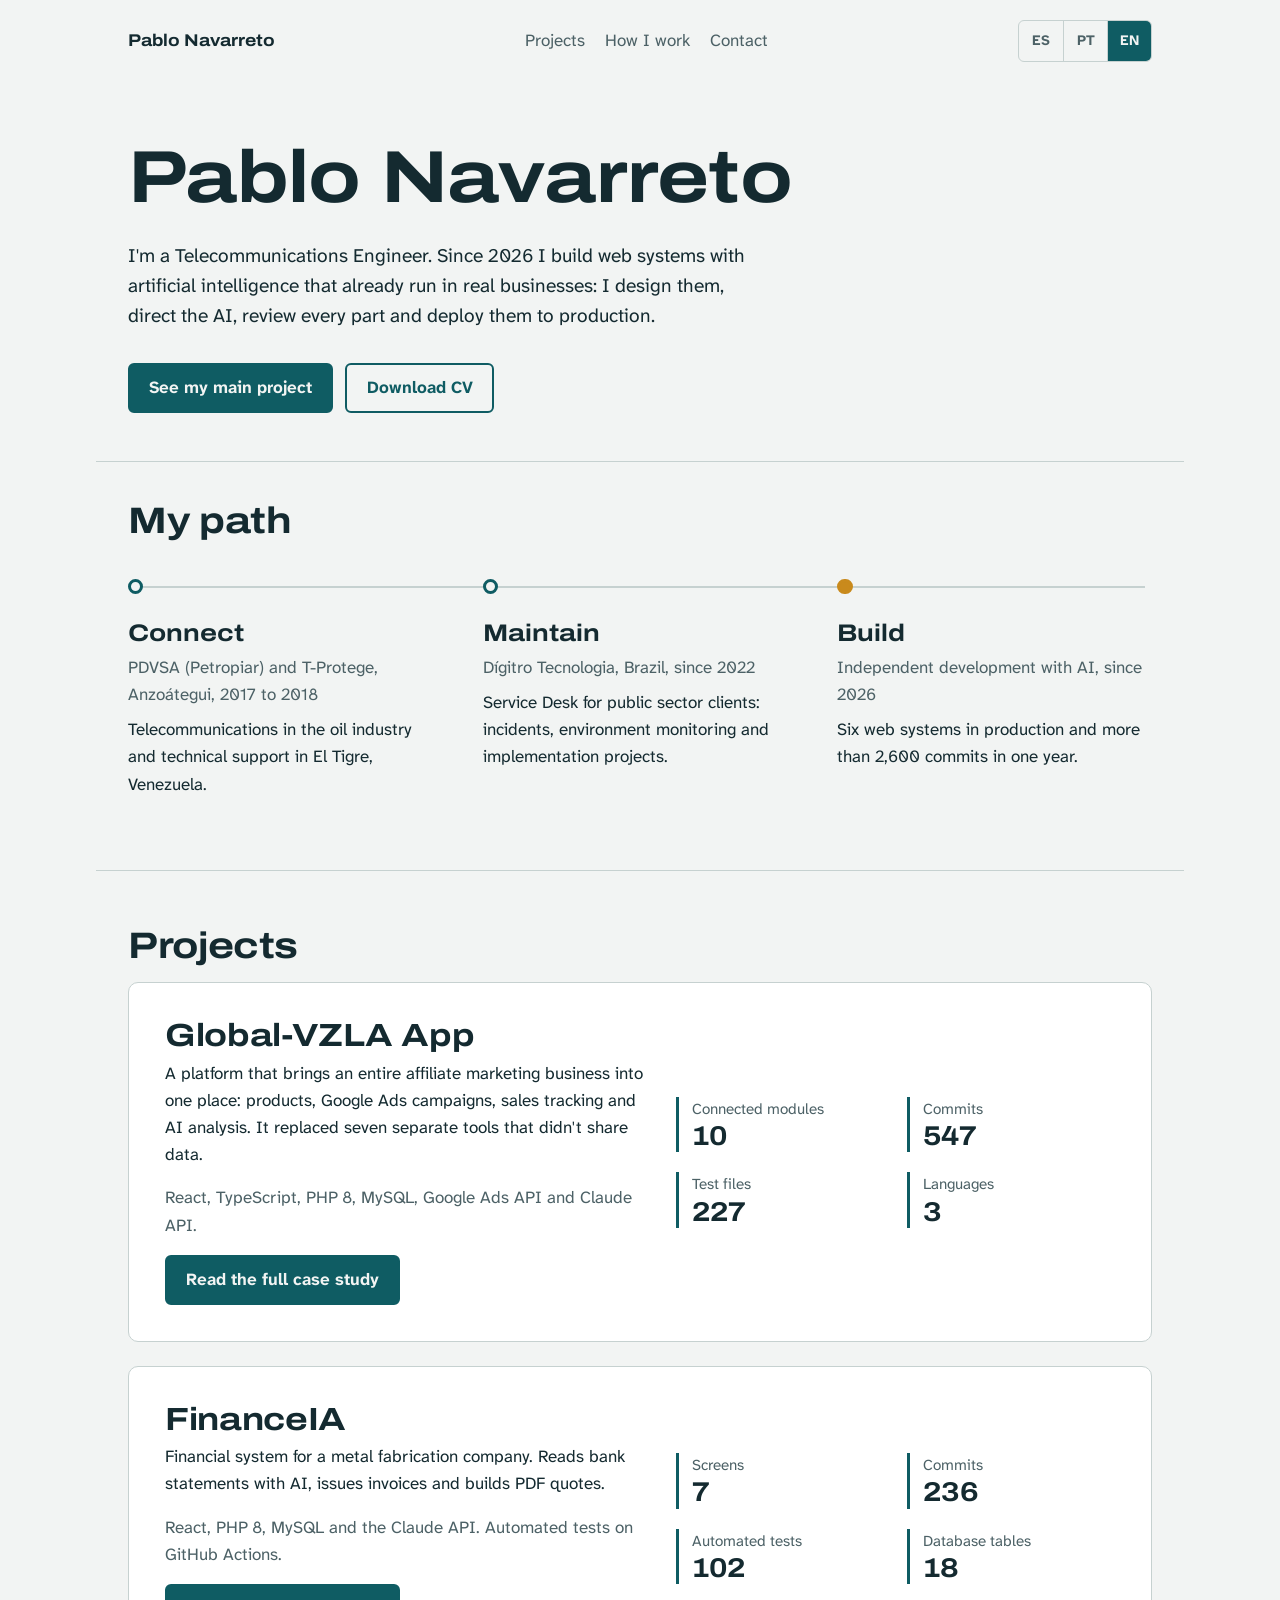
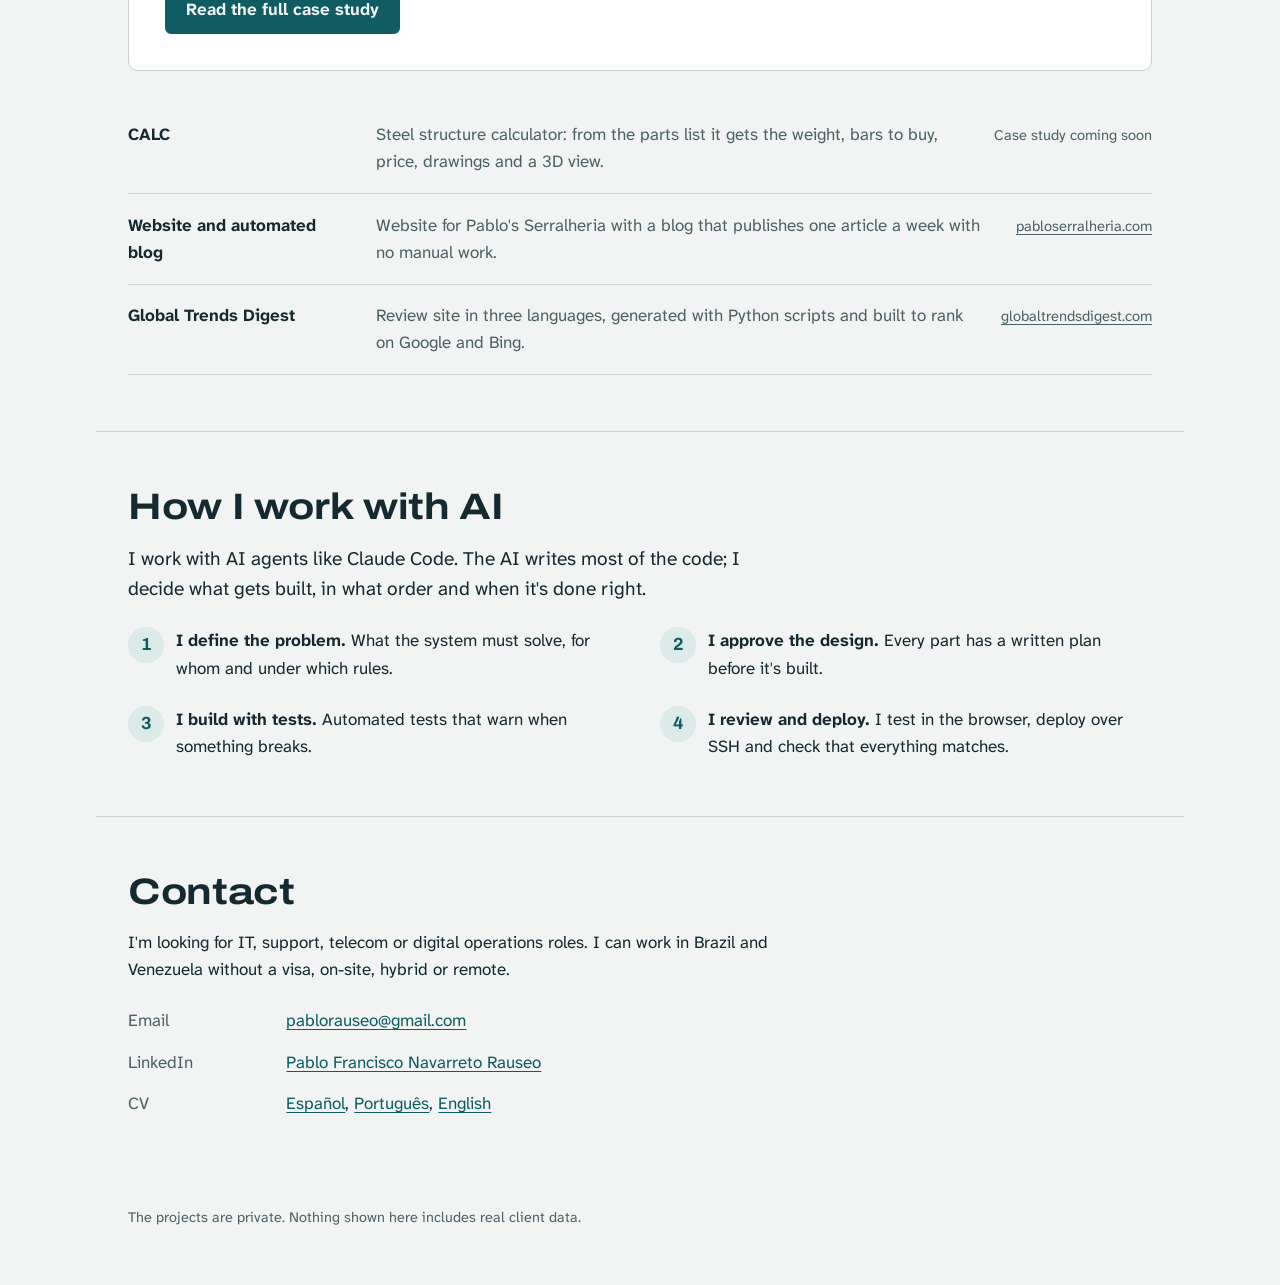
==== commit e0b0b083: "Portafolio: FinanceIA con tarjeta grande en la portada, como Global-VZLA App Co-Authored-By: Claude " ====
--- a/index.html
+++ b/index.html
@@ -80,8 +80,21 @@
         <div><dt>Idiomas</dt><dd>3</dd></div>
       </dl>
     </article>
+    <article class="destacado">
+      <div>
+        <h3>FinanceIA</h3>
+        <p>Sistema financiero de una empresa de estructuras metálicas. Lee extractos del banco con IA, factura y arma presupuestos en PDF.</p>
+        <p class="tec">React, PHP 8, MySQL y API de Claude. Pruebas automáticas en GitHub Actions.</p>
+        <a class="boton principal" href="/proyectos/financeia.html">Ver el caso completo</a>
+      </div>
+      <dl class="cifras">
+        <div><dt>Pantallas</dt><dd>7</dd></div>
+        <div><dt>Commits</dt><dd>236</dd></div>
+        <div><dt>Pruebas automáticas</dt><dd>102</dd></div>
+        <div><dt>Tablas en la base</dt><dd>18</dd></div>
+      </dl>
+    </article>
     <ul class="otros">
-      <li><a class="nombre" href="/proyectos/financeia.html">FinanceIA</a><p>Sistema financiero de una empresa de estructuras metálicas. Lee extractos del banco con IA, factura y arma presupuestos en PDF.</p><a class="estado" href="/proyectos/financeia.html">Ver el caso completo</a></li>
       <li><span class="nombre">CALC</span><p>Cálculo de estructuras metálicas: de la lista de piezas salen el peso, las barras a comprar, el precio, los planos y una vista 3D.</p><span class="estado">Caso en preparación</span></li>
       <li><span class="nombre">Sitio y blog automático</span><p>Sitio de Pablo's Serralheria con un blog que publica un artículo por semana sin intervención manual.</p><a class="estado" href="https://pabloserralheria.com" rel="noopener">pabloserralheria.com</a></li>
       <li><span class="nombre">Global Trends Digest</span><p>Sitio de reseñas en tres idiomas, generado con scripts en Python y pensado para aparecer en Google y Bing.</p><a class="estado" href="https://globaltrendsdigest.com" rel="noopener">globaltrendsdigest.com</a></li>
--- a/estilos.css
+++ b/estilos.css
@@ -159,6 +159,7 @@
   padding: 1.5rem;
 }
 @media (min-width: 56rem) { .destacado { grid-template-columns: 1.1fr 1fr; padding: 2.25rem; align-items: center; } }
+.destacado + .destacado { margin-top: 1.5rem; }
 .destacado h3 { font-size: clamp(1.5rem, 3vw, 2rem); font-stretch: 118%; }
 .destacado .tec { color: var(--suave); }
 
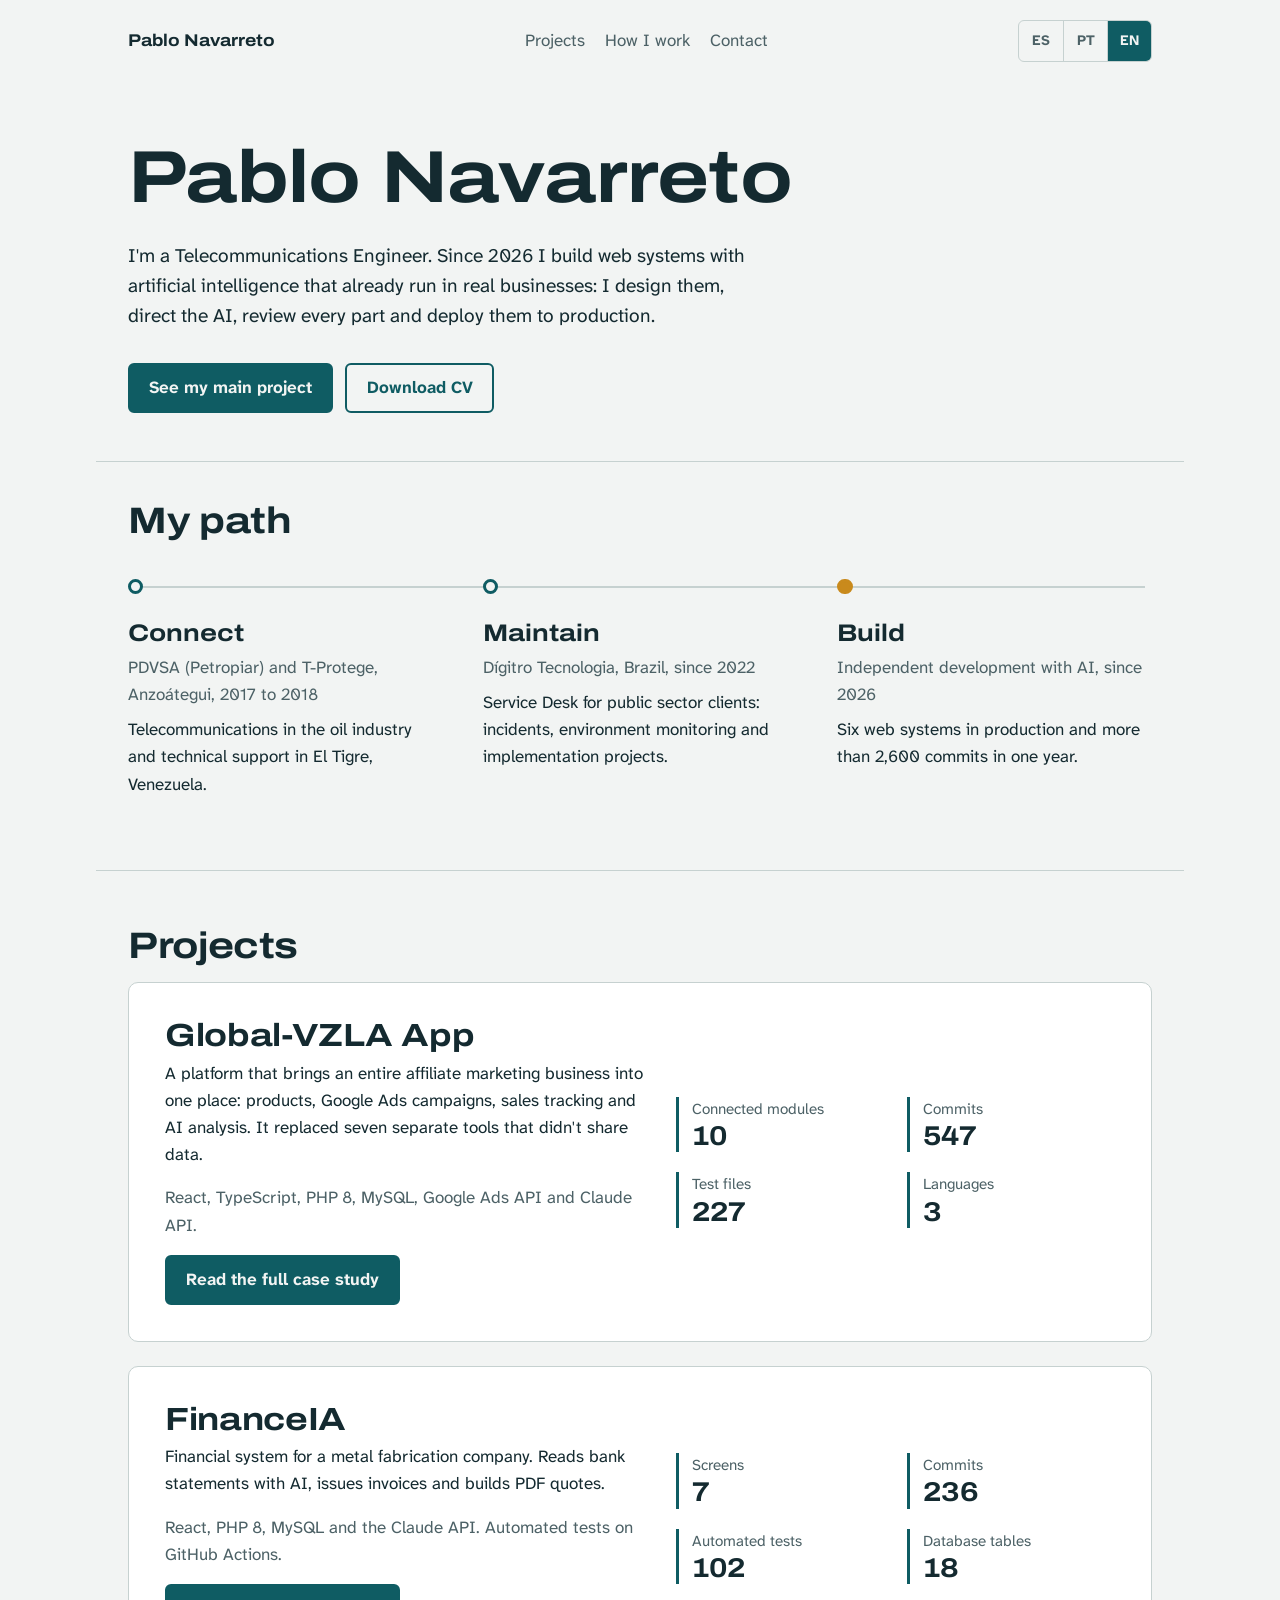
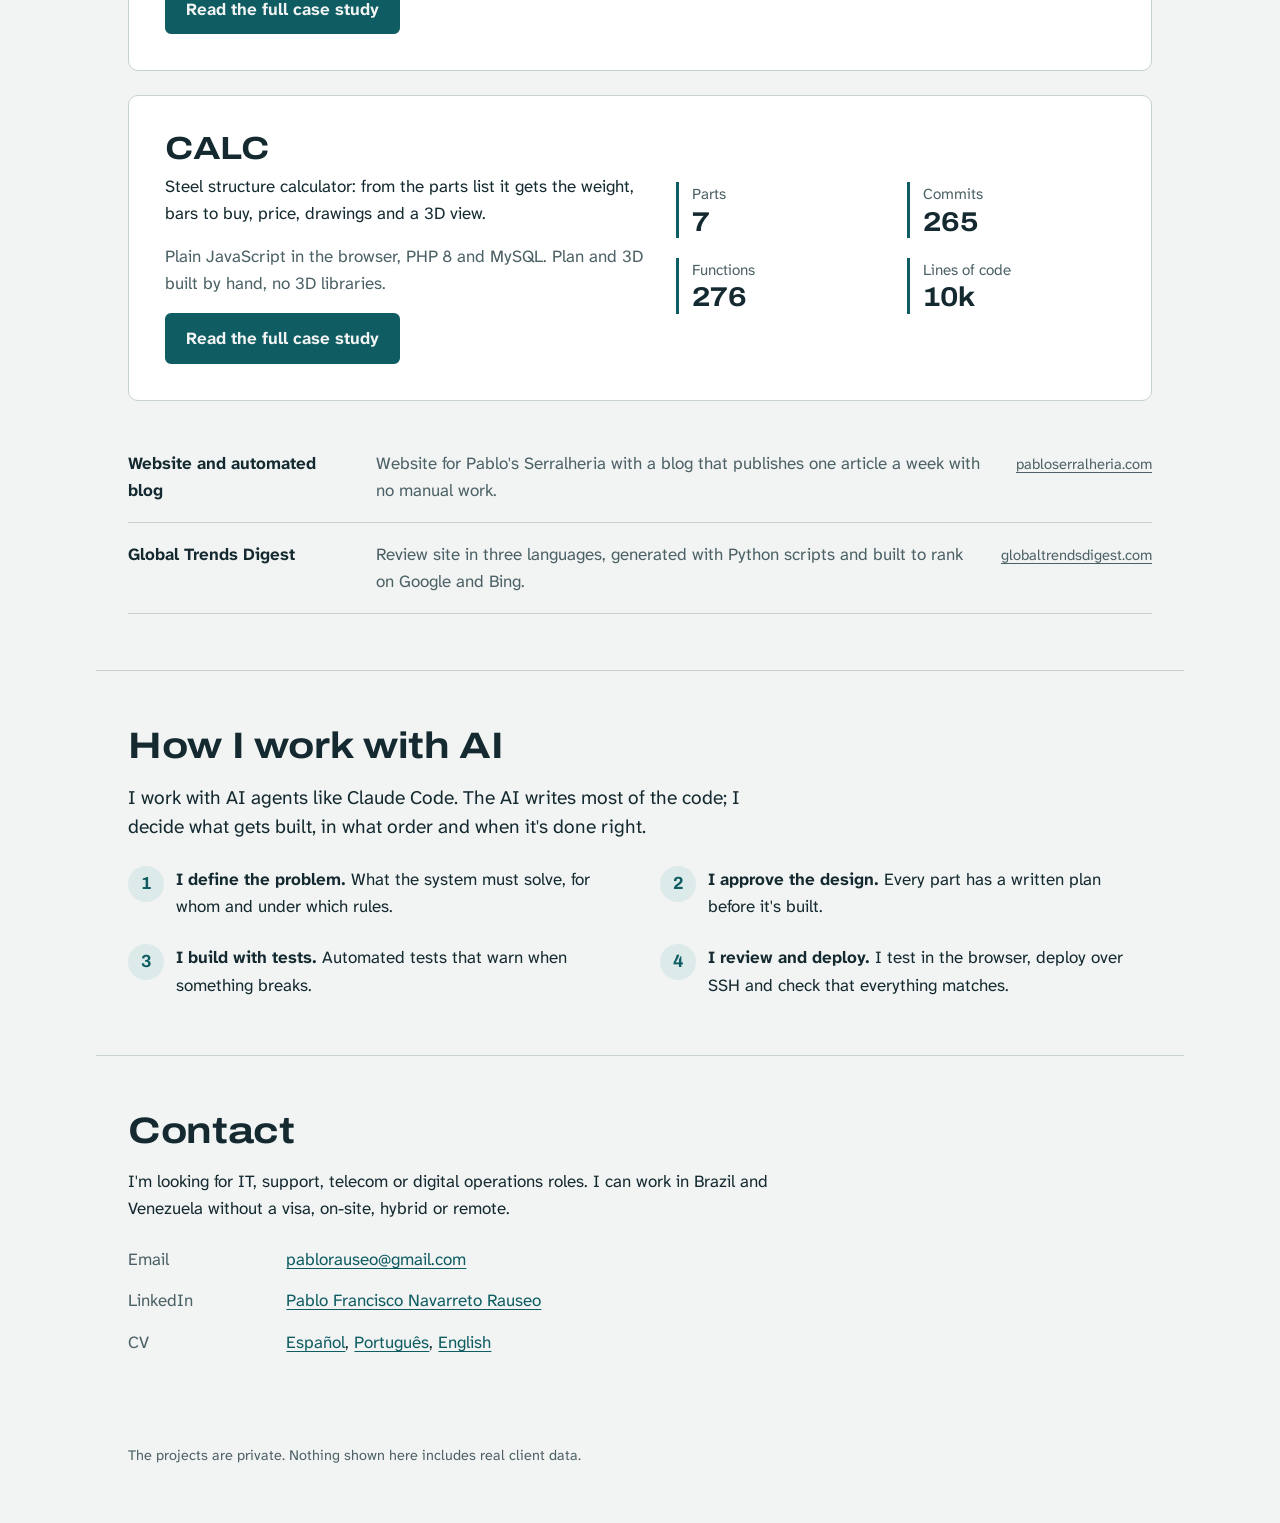
==== commit 6728b747: "Portafolio: caso de CALC en 3 idiomas y las 3 tarjetas grandes en la portada Co-Authored-By: Claude " ====
--- a/index.html
+++ b/index.html
@@ -94,8 +94,21 @@
         <div><dt>Tablas en la base</dt><dd>18</dd></div>
       </dl>
     </article>
+    <article class="destacado">
+      <div>
+        <h3>CALC</h3>
+        <p>Cálculo de estructuras metálicas: de la lista de piezas salen el peso, las barras a comprar, el precio, los planos y una vista 3D.</p>
+        <p class="tec">JavaScript puro en el navegador, PHP 8 y MySQL. Planta y 3D hechos a mano, sin librerías de 3D.</p>
+        <a class="boton principal" href="/proyectos/calc.html">Ver el caso completo</a>
+      </div>
+      <dl class="cifras">
+        <div><dt>Partes</dt><dd>7</dd></div>
+        <div><dt>Commits</dt><dd>265</dd></div>
+        <div><dt>Funciones</dt><dd>276</dd></div>
+        <div><dt>Líneas de código</dt><dd>10 mil</dd></div>
+      </dl>
+    </article>
     <ul class="otros">
-      <li><span class="nombre">CALC</span><p>Cálculo de estructuras metálicas: de la lista de piezas salen el peso, las barras a comprar, el precio, los planos y una vista 3D.</p><span class="estado">Caso en preparación</span></li>
       <li><span class="nombre">Sitio y blog automático</span><p>Sitio de Pablo's Serralheria con un blog que publica un artículo por semana sin intervención manual.</p><a class="estado" href="https://pabloserralheria.com" rel="noopener">pabloserralheria.com</a></li>
       <li><span class="nombre">Global Trends Digest</span><p>Sitio de reseñas en tres idiomas, generado con scripts en Python y pensado para aparecer en Google y Bing.</p><a class="estado" href="https://globaltrendsdigest.com" rel="noopener">globaltrendsdigest.com</a></li>
     </ul>
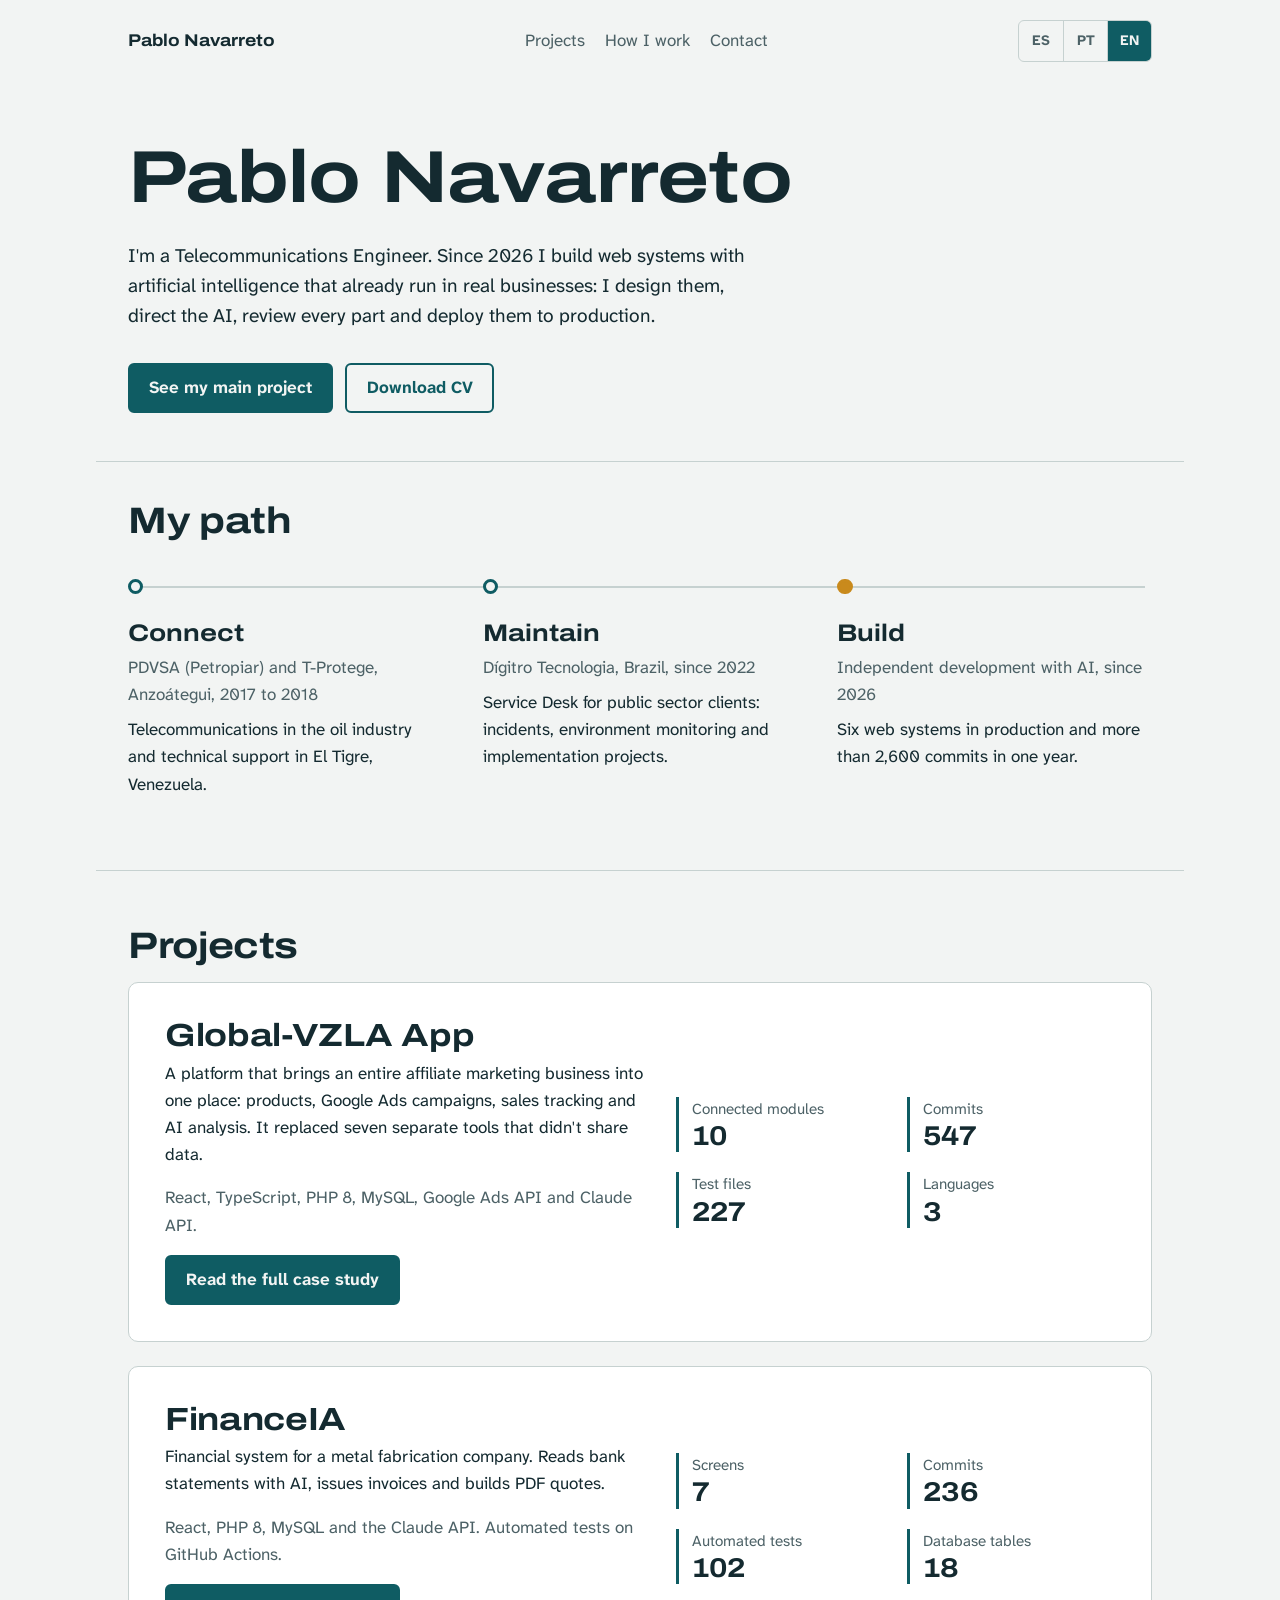
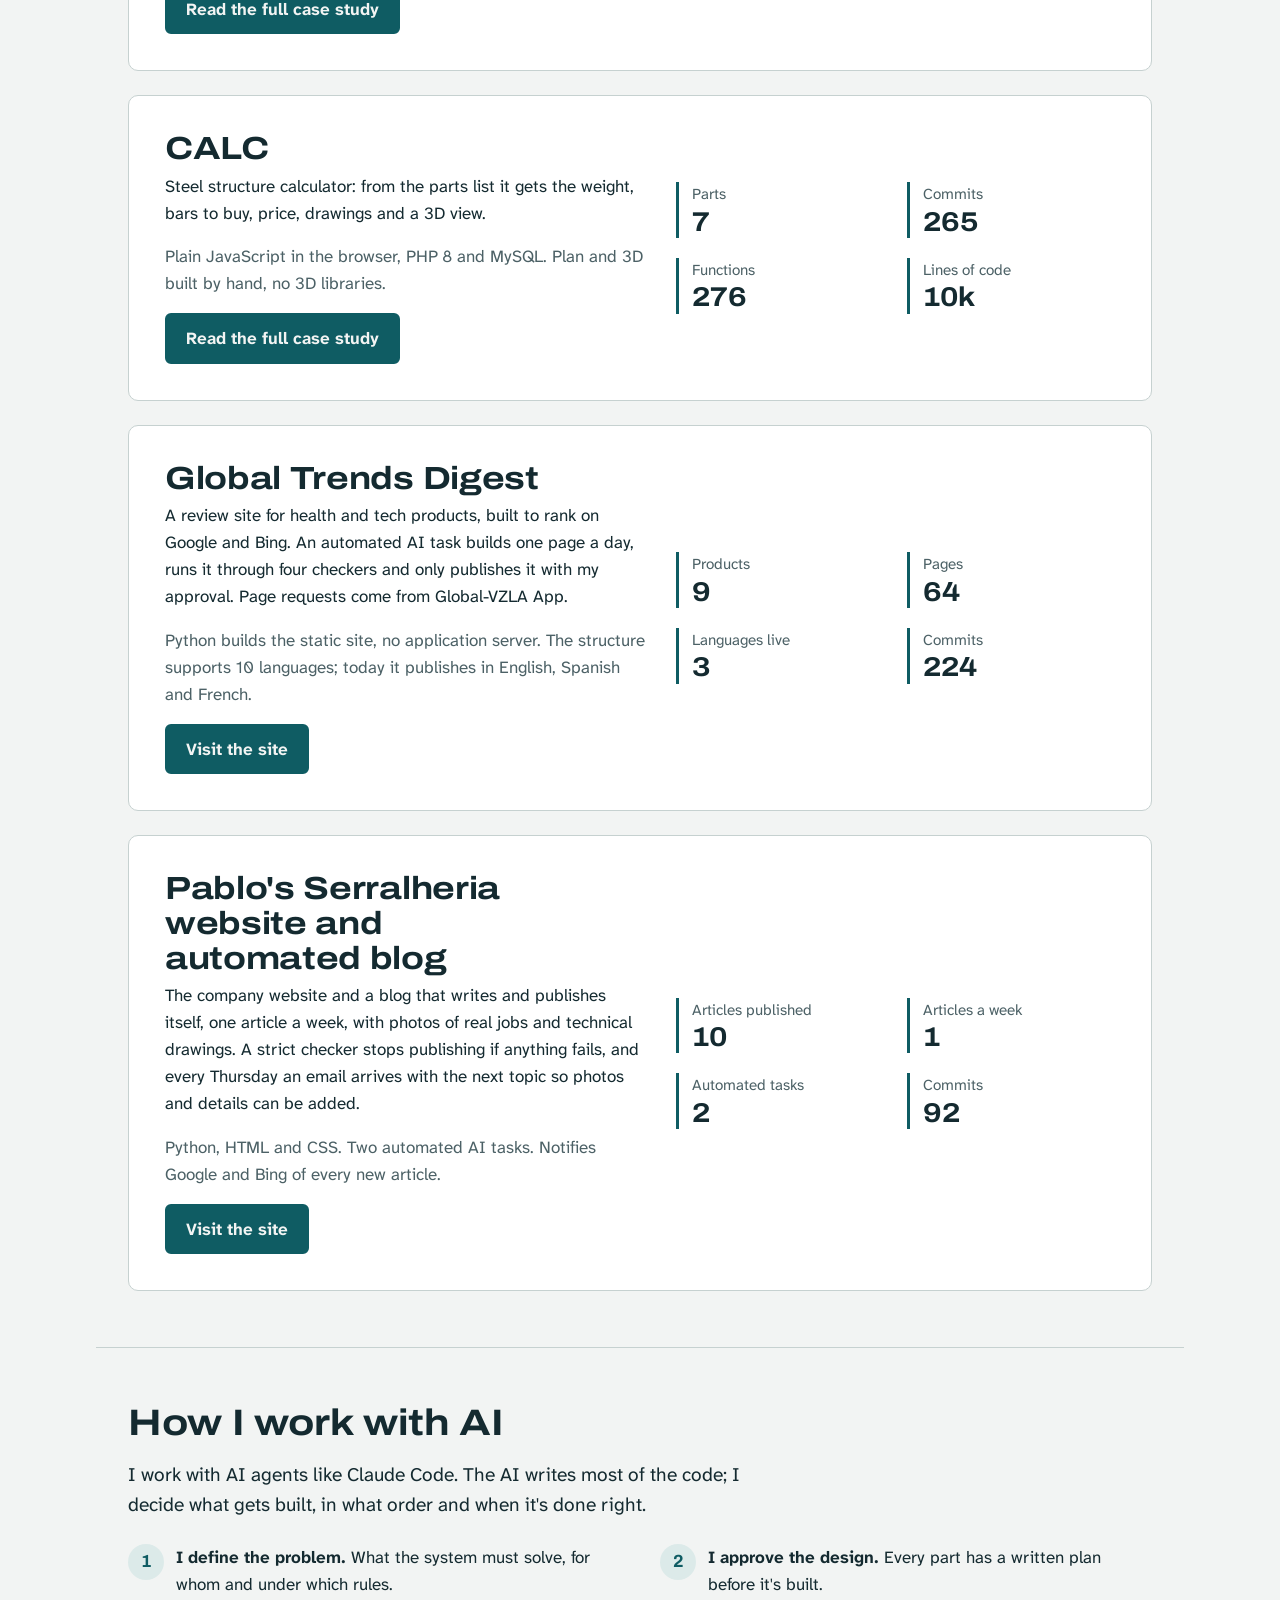
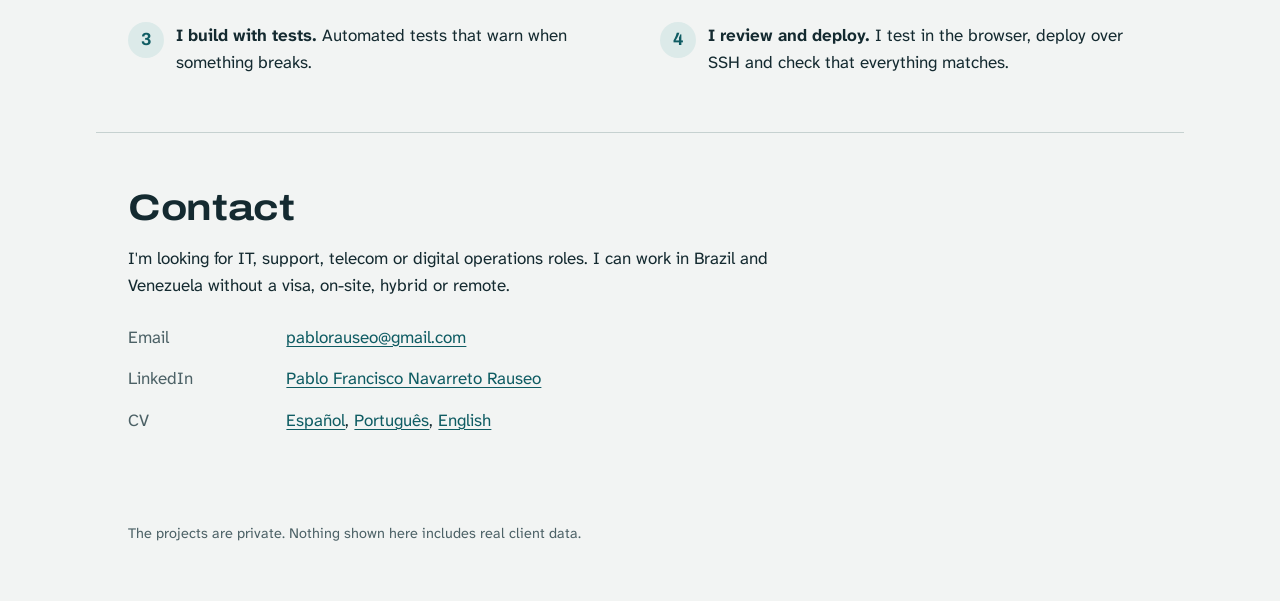
==== commit 473b25eb: "Portafolio: los dos blogs con tarjeta grande y descripción corregida Co-Authored-By: Claude Opus 5.5" ====
--- a/index.html
+++ b/index.html
@@ -108,10 +108,34 @@
         <div><dt>Líneas de código</dt><dd>10 mil</dd></div>
       </dl>
     </article>
-    <ul class="otros">
-      <li><span class="nombre">Sitio y blog automático</span><p>Sitio de Pablo's Serralheria con un blog que publica un artículo por semana sin intervención manual.</p><a class="estado" href="https://pabloserralheria.com" rel="noopener">pabloserralheria.com</a></li>
-      <li><span class="nombre">Global Trends Digest</span><p>Sitio de reseñas en tres idiomas, generado con scripts en Python y pensado para aparecer en Google y Bing.</p><a class="estado" href="https://globaltrendsdigest.com" rel="noopener">globaltrendsdigest.com</a></li>
-    </ul>
+    <article class="destacado">
+      <div>
+        <h3>Global Trends Digest</h3>
+        <p>Sitio de reseñas de productos de salud y tecnología, pensado para aparecer en Google y Bing. Una tarea automática con IA arma una página por día, la pasa por cuatro revisores y solo se publica con mi aprobación. Los pedidos de páginas llegan desde Global-VZLA App.</p>
+        <p class="tec">Python genera el sitio, sin servidor de aplicación. La estructura está lista para 10 idiomas; hoy publica en inglés, español y francés.</p>
+        <a class="boton principal" href="https://globaltrendsdigest.com" rel="noopener">Ver el sitio</a>
+      </div>
+      <dl class="cifras">
+        <div><dt>Productos</dt><dd>9</dd></div>
+        <div><dt>Páginas</dt><dd>64</dd></div>
+        <div><dt>Idiomas publicados</dt><dd>3</dd></div>
+        <div><dt>Commits</dt><dd>224</dd></div>
+      </dl>
+    </article>
+    <article class="destacado">
+      <div>
+        <h3>Sitio y blog automático de Pablo's Serralheria</h3>
+        <p>El sitio de la empresa y un blog que se escribe y se publica solo, un artículo por semana, con fotos de obras reales y dibujos técnicos. Un revisor estricto frena la publicación si algo falla, y cada jueves llega un correo con el tema siguiente para sumar fotos y datos.</p>
+        <p class="tec">Python, HTML y CSS. Dos tareas automáticas con IA. Avisa a Google y Bing de cada artículo nuevo.</p>
+        <a class="boton principal" href="https://pabloserralheria.com" rel="noopener">Ver el sitio</a>
+      </div>
+      <dl class="cifras">
+        <div><dt>Artículos publicados</dt><dd>10</dd></div>
+        <div><dt>Artículos por semana</dt><dd>1</dd></div>
+        <div><dt>Tareas automáticas</dt><dd>2</dd></div>
+        <div><dt>Commits</dt><dd>92</dd></div>
+      </dl>
+    </article>
   </section>
 
   <section class="contenedor seccion" id="como-trabajo" aria-labelledby="titulo-trabajo">
